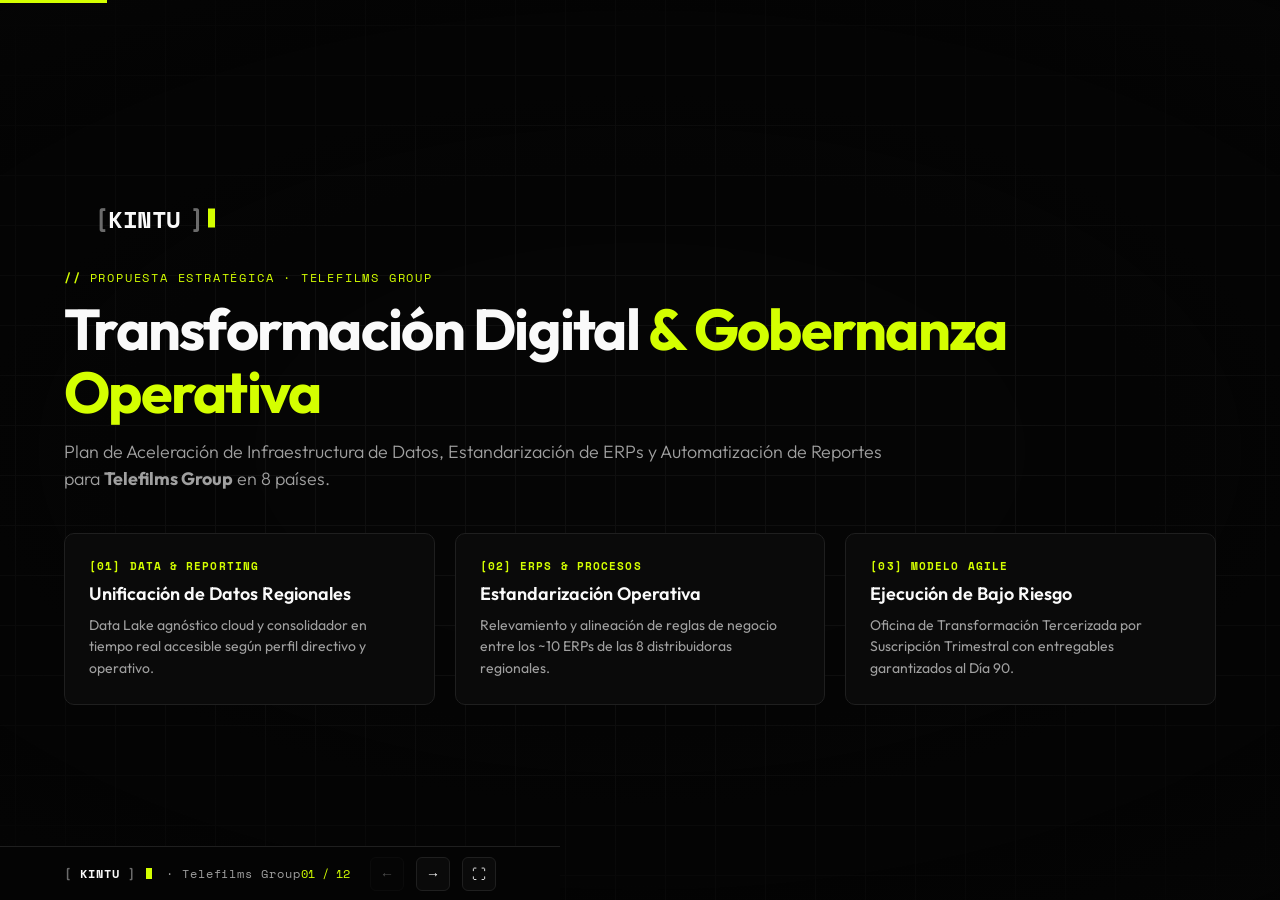
==== Kintu-telefilms/index.html @ 4337aaa2 "Add Kintu-telefilms TTO presentation" ====
<!DOCTYPE html>
<html lang="es">
<head>
<meta charset="UTF-8">
<meta name="viewport" content="width=device-width, initial-scale=1.0">
<title>Kintu Labs — Telefilms Group · Propuesta de Transformación Digital (TTO)</title>
<link rel="preconnect" href="https://fonts.googleapis.com">
<link rel="preconnect" href="https://fonts.gstatic.com" crossorigin>
<link href="https://fonts.googleapis.com/css2?family=Outfit:wght@300;400;500;600;700;800&family=Space+Mono:wght@400;700&display=swap" rel="stylesheet">
<style>
/* ═══════════════════════════════════════════════════
   DESIGN SYSTEM — KINTU LABORATORY (VOID & OPTICAL)
   ═══════════════════════════════════════════════════ */

:root {
  --void: #050505;
  --void-elevated: #0A0A0A;
  --void-surface: #111111;
  --void-border: #1F1F1F;
  --optical: #FAFAFA;
  --optical-muted: #A0A0A0;
  --optical-dim: #6B6B6B;
  --grid-line: #161616;
  --grid-line-bright: #252525;
  
  --accent: #D4FF00; /* Neon Lime */
  --accent-dim: rgba(212, 255, 0, 0.12);
  --accent-glow: rgba(212, 255, 0, 0.06);

  --accent-blue: #4A90E2;
  --accent-blue-dim: rgba(74, 144, 226, 0.12);
  --accent-emerald: #00E676;
  --accent-emerald-dim: rgba(0, 230, 118, 0.12);
  --accent-purple: #A060FF;
  --accent-purple-dim: rgba(160, 96, 255, 0.12);

  --font-display: 'Outfit', -apple-system, BlinkMacSystemFont, sans-serif;
  --font-mono: 'Space Mono', monospace;

  --slide-padding: clamp(24px, 5vw, 72px);
  --slide-padding-y: clamp(24px, 4vh, 56px);
}

*, *::before, *::after {
  margin: 0;
  padding: 0;
  box-sizing: border-box;
}

::selection {
  background: var(--accent);
  color: var(--void);
}

html, body {
  width: 100%;
  height: 100%;
  overflow: hidden;
  background: var(--void);
  color: var(--optical);
  font-family: var(--font-display);
  -webkit-font-smoothing: antialiased;
}

/* ═══════════════════════════════════════════════════
   DECK & SLIDE ENGINE
   ═══════════════════════════════════════════════════ */

.deck {
  width: 100%;
  height: 100%;
  position: relative;
  z-index: 1;
}

.slide {
  position: absolute;
  inset: 0;
  display: flex;
  flex-direction: column;
  justify-content: center;
  padding: var(--slide-padding-y) var(--slide-padding);
  opacity: 0;
  pointer-events: none;
  transition: opacity 0.45s cubic-bezier(0.22, 1, 0.36, 1);
  overflow-y: auto;
  overflow-x: hidden;
}

.slide.active {
  opacity: 1;
  pointer-events: all;
}

.slide.active .reveal {
  animation: revealUp 0.55s cubic-bezier(0.22, 1, 0.36, 1) both;
}

@keyframes revealUp {
  from {
    opacity: 0;
    transform: translateY(20px);
  }
  to {
    opacity: 1;
    transform: translateY(0);
  }
}

.reveal { opacity: 0; }
.reveal:nth-child(1) { animation-delay: 0.06s; }
.reveal:nth-child(2) { animation-delay: 0.12s; }
.reveal:nth-child(3) { animation-delay: 0.18s; }
.reveal:nth-child(4) { animation-delay: 0.24s; }
.reveal:nth-child(5) { animation-delay: 0.30s; }
.reveal:nth-child(6) { animation-delay: 0.36s; }
.reveal:nth-child(7) { animation-delay: 0.42s; }

/* ═══════════════════════════════════════════════════
   BACKGROUND GRID
   ═══════════════════════════════════════════════════ */

.tech-grid {
  position: fixed;
  inset: 0;
  z-index: 0;
  pointer-events: none;
  background-image:
    linear-gradient(to right, var(--grid-line) 1px, transparent 1px),
    linear-gradient(to bottom, var(--grid-line) 1px, transparent 1px);
  background-size: 50px 50px;
  background-position: center center;
  opacity: 0.65;
}

.tech-grid::after {
  content: '';
  position: absolute;
  inset: 0;
  background: radial-gradient(ellipse 85% 65% at 50% 50%, transparent 35%, var(--void) 100%);
}

/* ═══════════════════════════════════════════════════
   TYPOGRAPHY & TAGS
   ═══════════════════════════════════════════════════ */

.tag {
  font-family: var(--font-mono);
  font-size: clamp(10px, 1vw, 12px);
  letter-spacing: 0.15em;
  text-transform: uppercase;
  color: var(--accent);
  margin-bottom: 12px;
  display: flex;
  align-items: center;
  gap: 8px;
}

.tag::before {
  content: '//';
  font-weight: 700;
  color: var(--accent);
}

h1 {
  font-size: clamp(32px, 4.5vw, 64px);
  font-weight: 700;
  line-height: 1.08;
  letter-spacing: -0.03em;
  color: var(--optical);
  margin-bottom: 16px;
}

h2 {
  font-size: clamp(24px, 3vw, 42px);
  font-weight: 700;
  line-height: 1.12;
  letter-spacing: -0.025em;
  color: var(--optical);
  margin-bottom: 14px;
}

h1 .em, h2 .em, h3 .em {
  color: var(--accent);
}

.subtitle {
  font-size: clamp(15px, 1.4vw, 20px);
  color: var(--optical-muted);
  font-weight: 300;
  line-height: 1.5;
  max-width: 840px;
  margin-bottom: 24px;
}

/* ═══════════════════════════════════════════════════
   CARDS & GRIDS
   ═══════════════════════════════════════════════════ */

.grid-2 {
  display: grid;
  grid-template-columns: repeat(2, 1fr);
  gap: 20px;
  margin-top: 16px;
}

.grid-3 {
  display: grid;
  grid-template-columns: repeat(3, 1fr);
  gap: 20px;
  margin-top: 16px;
}

.grid-4 {
  display: grid;
  grid-template-columns: repeat(4, 1fr);
  gap: 16px;
  margin-top: 16px;
}

.card {
  background: var(--void-elevated);
  border: 1px solid var(--void-border);
  border-radius: 10px;
  padding: 24px;
  position: relative;
  overflow: hidden;
  transition: border-color 0.3s ease, transform 0.3s ease;
}

.card:hover {
  border-color: var(--grid-line-bright);
  transform: translateY(-2px);
}

.card-accent {
  border-color: rgba(212, 255, 0, 0.3);
  background: linear-gradient(145deg, var(--void-elevated), rgba(212, 255, 0, 0.03));
}

.card-header-badge {
  font-family: var(--font-mono);
  font-size: 11px;
  font-weight: 700;
  letter-spacing: 0.1em;
  color: var(--accent);
  margin-bottom: 8px;
  text-transform: uppercase;
}

.card-title {
  font-size: 18px;
  font-weight: 600;
  color: var(--optical);
  margin-bottom: 10px;
  display: flex;
  align-items: center;
  gap: 8px;
}

.card-body {
  font-size: 14px;
  color: var(--optical-muted);
  line-height: 1.55;
}

/* ═══════════════════════════════════════════════════
   TRIAD & TEAM BADGES
   ═══════════════════════════════════════════════════ */

.triad-badge {
  display: inline-flex;
  align-items: center;
  padding: 4px 10px;
  border-radius: 4px;
  font-family: var(--font-mono);
  font-size: 11px;
  font-weight: 700;
  letter-spacing: 0.08em;
  text-transform: uppercase;
  margin-bottom: 12px;
}

.badge-cerebro { background: var(--accent-purple-dim); color: #C490FF; border: 1px solid rgba(160, 96, 255, 0.3); }
.badge-alma { background: var(--accent-emerald-dim); color: #00E676; border: 1px solid rgba(0, 230, 118, 0.3); }
.badge-musculo { background: var(--accent-blue-dim); color: #64B5F6; border: 1px solid rgba(74, 144, 226, 0.3); }

/* ═══════════════════════════════════════════════════
   ROADMAP & TIMELINE STYLES
   ═══════════════════════════════════════════════════ */

.timeline {
  display: grid;
  grid-template-columns: repeat(3, 1fr);
  gap: 16px;
  margin-top: 20px;
}

.step-card {
  background: var(--void-surface);
  border: 1px solid var(--void-border);
  border-radius: 8px;
  padding: 20px;
  position: relative;
}

.step-num {
  font-family: var(--font-mono);
  font-size: 11px;
  color: var(--accent);
  margin-bottom: 8px;
  font-weight: 700;
  letter-spacing: 0.08em;
}

.step-title {
  font-size: 16px;
  font-weight: 600;
  color: var(--optical);
  margin-bottom: 8px;
}

.step-list {
  list-style: none;
  font-size: 13px;
  color: var(--optical-muted);
  line-height: 1.5;
}

.step-list li {
  margin-bottom: 6px;
  position: relative;
  padding-left: 14px;
}

.step-list li::before {
  content: '—';
  position: absolute;
  left: 0;
  color: var(--accent);
}

.gate-banner {
  background: linear-gradient(90deg, rgba(212,255,0,0.08) 0%, rgba(212,255,0,0.02) 100%);
  border: 1px dashed var(--accent);
  border-radius: 8px;
  padding: 16px 20px;
  margin-top: 16px;
  display: flex;
  align-items: center;
  justify-content: space-between;
}

.gate-title {
  font-size: 13px;
  font-weight: 700;
  color: var(--accent);
  font-family: var(--font-mono);
  letter-spacing: 0.08em;
}

.gate-desc {
  font-size: 13px;
  color: var(--optical-muted);
  line-height: 1.4;
}

/* ═══════════════════════════════════════════════════
   NAVIGATION BAR & BRANDING
   ═══════════════════════════════════════════════════ */

.nav-bar {
  position: fixed;
  bottom: 0;
  inset-x: 0;
  height: 54px;
  z-index: 100;
  background: rgba(5, 5, 5, 0.85);
  backdrop-filter: blur(12px);
  border-top: 1px solid var(--void-border);
  display: flex;
  align-items: center;
  justify-content: space-between;
  padding: 0 var(--slide-padding);
}

.nav-brand {
  font-family: var(--font-mono);
  font-size: 12px;
  letter-spacing: 0.08em;
  color: var(--optical-muted);
  display: flex;
  align-items: center;
  gap: 8px;
}

.brand-cursor {
  display: inline-block;
  width: 6px;
  height: 11px;
  background: var(--accent);
  margin-left: 2px;
  animation: blink 1.2s infinite;
}

@keyframes blink {
  0%, 100% { opacity: 1; }
  50% { opacity: 0.2; }
}

.nav-controls {
  display: flex;
  align-items: center;
  gap: 12px;
}

.nav-progress {
  font-family: var(--font-mono);
  font-size: 12px;
  color: var(--accent);
  margin-right: 8px;
}

.nav-btn {
  background: var(--void-elevated);
  border: 1px solid var(--void-border);
  color: var(--optical);
  width: 34px;
  height: 34px;
  border-radius: 6px;
  cursor: pointer;
  display: flex;
  align-items: center;
  justify-content: center;
  font-size: 14px;
  transition: all 0.2s ease;
}

.nav-btn:hover:not(:disabled) {
  background: var(--accent);
  color: var(--void);
  border-color: var(--accent);
}

.nav-btn:disabled {
  opacity: 0.3;
  cursor: not-allowed;
}

.progress-bar-top {
  position: fixed;
  top: 0;
  left: 0;
  height: 3px;
  background: var(--accent);
  width: 0%;
  z-index: 101;
  transition: width 0.3s ease;
}
</style>
</head>
<body>

<div class="progress-bar-top" id="progressBar"></div>
<div class="tech-grid"></div>

<div class="deck">

  <!-- ═══════════════════════════════════════════════════
       SLIDE 1: PORTADA EJECUTIVA CON LOGO KINTU OFICIAL
       ═══════════════════════════════════════════════════ -->
  <div class="slide active">
    <div class="reveal" style="margin-bottom: 20px;">
      <svg width="220" height="50" viewBox="0 0 350 100" fill="none" xmlns="http://www.w3.org/2000/svg">
        <g transform="translate(15, 65)" font-family="'Space Mono', monospace" font-weight="bold">
          <text fill="#6B6B6B" font-size="48" letter-spacing="-2">[</text>
          <text fill="#FAFAFA" font-size="48" x="28" letter-spacing="-1">KINTU</text>
          <text fill="#6B6B6B" font-size="48" x="192" letter-spacing="-2">]</text>
          <rect x="228" y="-38" width="14" height="38" fill="#D4FF00" />
        </g>
      </svg>
    </div>

    <div class="tag reveal">PROPUESTA ESTRATÉGICA · TELEFILMS GROUP</div>
    <h1 class="reveal">Transformación Digital <span class="em">& Gobernanza Operativa</span></h1>
    <p class="subtitle reveal">
      Plan de Aceleración de Infraestructura de Datos, Estandarización de ERPs y Automatización de Reportes para <strong>Telefilms Group</strong> en 8 países.
    </p>

    <div class="grid-3 reveal">
      <div class="card">
        <div class="card-header-badge">[01] DATA & REPORTING</div>
        <div class="card-title">Unificación de Datos Regionales</div>
        <div class="card-body">Data Lake agnóstico cloud y consolidador en tiempo real accesible según perfil directivo y operativo.</div>
      </div>
      <div class="card">
        <div class="card-header-badge">[02] ERPs & PROCESOS</div>
        <div class="card-title">Estandarización Operativa</div>
        <div class="card-body">Relevamiento y alineación de reglas de negocio entre los ~10 ERPs de las 8 distribuidoras regionales.</div>
      </div>
      <div class="card">
        <div class="card-header-badge">[03] MODELO AGILE</div>
        <div class="card-title">Ejecución de Bajo Riesgo</div>
        <div class="card-body">Oficina de Transformación Tercerizada por Suscripción Trimestral con entregables garantizados al Día 90.</div>
      </div>
    </div>
  </div>

  <!-- ═══════════════════════════════════════════════════
       SLIDE 2: DIAGNÓSTICO OPERATIVO & PAIN POINTS
       ═══════════════════════════════════════════════════ -->
  <div class="slide">
    <div class="tag reveal">DIAGNÓSTICO OPERATIVO · TELEFILMS GROUP</div>
    <h2 class="reveal">El Desafío Operativo: <span class="em">Crecimiento vs. Fragmentación</span></h2>
    <p class="subtitle reveal">
      Telefilms domina la industria del entretenimiento en la región, pero la gestión de información opera bajo islas heterogéneas de software y procesos manuales.
    </p>

    <div class="grid-2 reveal">
      <div class="card">
        <div class="card-header-badge">[01] FRICCIÓN EN DATOS & GESTIÓN FINANCIERA</div>
        <div class="card-title">Sistemas Desconectados & Reportes Manuales</div>
        <div class="card-body">
          <ul style="list-style: none; line-height: 1.8;">
            <li>— <strong>Fragmentación de Software:</strong> ~10 ERPs desconectados (SAP B1, Oppen, Softland, Memory, Panda, Sage).</li>
            <li>— <strong>Trabajo Manual Repetitivo:</strong> Horas semanales invertidas por equipos regionales consolidando datos en hojas de cálculo.</li>
            <li>— <strong>Ceguera en Taquilla de Distribución:</strong> Dificultad para conciliar en tiempo real los ingresos de salas recibidos por subdistribuidores y filiales.</li>
            <li>— <strong>Liquidación a Productores:</strong> Cálculos complejos de regalías por contrato que toman demasiado tiempo por falta de reglas unificadas.</li>
          </ul>
        </div>
      </div>

      <div class="card">
        <div class="card-header-badge">[02] FRICCIÓN CULTURAL & GOBERNANZA</div>
        <div class="card-title">Estandarización & Adopción de Equipos</div>
        <div class="card-body">
          <ul style="list-style: none; line-height: 1.8;">
            <li>— <strong>Hábitos Legacy:</strong> Equipos apoyados en planillas de cálculo paralelas por desconfianza en los reportes actuales.</li>
            <li>— <strong>Disparidad Operativa:</strong> Reglas de negocio dispares entre las 8 distribuidoras regionales.</li>
            <li>— <strong>Prevención de Riesgo Tecnológico:</strong> Necesidad de validar la arquitectura y los prototipos visuales antes de comprometer inversiones masivas en desarrollo.</li>
          </ul>
        </div>
      </div>
    </div>
  </div>

  <!-- ═══════════════════════════════════════════════════
       SLIDE 3: QUIÉNES SOMOS (CON LOGO OFICIAL KINTU)
       ═══════════════════════════════════════════════════ -->
  <div class="slide">
    <div style="display: flex; align-items: center; justify-content: space-between; margin-bottom: 8px;">
      <div class="tag reveal">EL PARTNER ESTRATÉGICO · KINTU LABS</div>
      <div class="reveal">
        <svg width="150" height="35" viewBox="0 0 350 100" fill="none" xmlns="http://www.w3.org/2000/svg">
          <g transform="translate(15, 65)" font-family="'Space Mono', monospace" font-weight="bold">
            <text fill="#6B6B6B" font-size="44" letter-spacing="-2">[</text>
            <text fill="#FAFAFA" font-size="44" x="28" letter-spacing="-1">KINTU</text>
            <text fill="#6B6B6B" font-size="44" x="192" letter-spacing="-2">]</text>
            <rect x="228" y="-35" width="14" height="35" fill="#D4FF00" />
          </g>
        </svg>
      </div>
    </div>

    <h2 class="reveal">Más que Proveedores de Software: <span class="em">Socios en Infraestructura</span></h2>
    <p class="subtitle reveal">
      En Kintu transformamos la manera en que las organizaciones regionales complejas toman decisiones, integrando visión estratégica de negocio, cultura y tecnología.
    </p>

    <div class="grid-3 reveal">
      <div class="card card-accent">
        <div class="card-header-badge">Enfoque de Negocio</div>
        <div class="card-title">Visión Co-Founder</div>
        <div class="card-body">
          Nos involucramos directamente en la rentabilidad y la eficiencia operativa de Telefilms. No vendemos horas de programación; garantizamos impacto tangible.
        </div>
      </div>

      <div class="card card-accent">
        <div class="card-header-badge">New Way of Work</div>
        <div class="card-title">Gobernanza & Cambio</div>
        <div class="card-body">
          Resolvemos el nudo donde fracasan el 70% de las iniciativas corporativas: en la resistencia cultural del equipo operativo y la falta de estandarización.
        </div>
      </div>

      <div class="card card-accent">
        <div class="card-header-badge">Compromiso de Autonomía</div>
        <div class="card-title">Retiro por Impacto</div>
        <div class="card-body">
          Instalamos la arquitectura y capacitamos a sus equipos para que operen con total autonomía. Nos retiramos cuando el retorno de inversión es medible.
        </div>
      </div>
    </div>
  </div>

  <!-- ═══════════════════════════════════════════════════
       SLIDE 4: EL PRODUCTO SOLUCIÓN (KINTU TTO)
       ═══════════════════════════════════════════════════ -->
  <div class="slide">
    <div class="tag reveal">EL VEHÍCULO DE EJECUCIÓN · PRODUCTO KINTU TTO</div>
    <h2 class="reveal">Transformation Task Force <span class="em">as a Service</span></h2>
    <p class="subtitle reveal">
      El vehículo comercial: una Célula de Transformación por Suscripción Trimestral que asume el 100% de la dirección y ejecución del proyecto sin sobrecargar su estructura.
    </p>

    <div class="grid-3 reveal">
      <div class="card">
        <div class="card-header-badge">Estructura Adaptativa</div>
        <div class="card-title">Equipo Dinámico (Squad)</div>
        <div class="card-body">
          Modulamos internamente la asignación de especialistas en ingeniería de datos, procesos, arquitectura y UX según el estadio del proyecto.
        </div>
      </div>

      <div class="card">
        <div class="card-header-badge">Valor Inmediato</div>
        <div class="card-title">Intervención "In-Flight" Directa</div>
        <div class="card-body">
          Optimización inmediata en directo de procesos y plantillas en las filiales durante el relevamiento, sin esperar a la finalización del software.
        </div>
      </div>

      <div class="card">
        <div class="card-header-badge">Bajo Riesgo</div>
        <div class="card-title">Decision Gate al Día 90</div>
        <div class="card-body">
          Sin compromisos a 18 meses a ciegas. Al finalizar el primer trimestre, Telefilms cuenta con los planos y prototipos completos para decidir el siguiente paso.
        </div>
      </div>
    </div>
  </div>

  <!-- ═══════════════════════════════════════════════════
       SLIDE 5: LA ARQUITECTURA DE LAS 3 CAPAS (CONCEPTUAL)
       ═══════════════════════════════════════════════════ -->
  <div class="slide">
    <div class="tag reveal">ARQUITECTURA DE VALOR · CEREBRO + ALMA + MÚSCULO</div>
    <h2 class="reveal">La Tríada Kintu: <span class="em">Estrategia, Adopción e Ingeniería</span></h2>
    <p class="subtitle reveal">
      La mayoría de los proyectos tecnológicos fracasan por aislar la tecnología de la estrategia y de las personas. Nuestra arquitectura resuelve las 3 dimensiones en simultáneo.
    </p>

    <div class="grid-3 reveal">
      <div class="card">
        <span class="triad-badge badge-cerebro">Capa Cerebro</span>
        <div class="card-title">Estrategia & Procesos</div>
        <div class="card-body">
          Dirección estratégica de arquitectura empresarial, evaluación del ecosistema de ERPs y estandarización regional de reglas de negocio para asegurar que cada desarrollo responda directamente a objetivos de rentabilidad.
        </div>
      </div>

      <div class="card">
        <span class="triad-badge badge-alma">Capa Alma</span>
        <div class="card-title">Adopción & Cambio Cultural</div>
        <div class="card-body">
          Facilitación con líderes regionales, gestión del cambio organizacional y alineación del trabajo operativo hacia una Única Fuente de Verdad, acompañando la transición hacia sistemas unificados.
        </div>
      </div>

      <div class="card">
        <span class="triad-badge badge-musculo">Capa Músculo</span>
        <div class="card-title">Ingeniería & Software</div>
        <div class="card-body">
          Construcción de pipelines de datos, integración técnica entre sistemas, prototipado interactivo de experiencia de usuario (UX) e implementación de productos digitales escalables y seguros.
        </div>
      </div>
    </div>
  </div>

  <!-- ═══════════════════════════════════════════════════
       SLIDE 6: GOBERNANZA & VALOR DE NEGOCIO
       ═══════════════════════════════════════════════════ -->
  <div class="slide">
    <div class="tag reveal">METODOLOGÍA OPERATIVA · GOBERNANZA POR RESULTADOS</div>
    <h2 class="reveal">Sprints de Enfoque <span class="em">& Resultados Cuantificables</span></h2>
    <p class="subtitle reveal">
      Alineamos la ejecución técnica con las prioridades reales del negocio, estableciendo metas claras y medibles junto a los líderes de Telefilms.
    </p>

    <div class="grid-2 reveal">
      <div class="card">
        <div class="card-header-badge">[01] ALINEACIÓN CONTINUA</div>
        <div class="card-title">Sprints de Enfoque con Stakeholders</div>
        <div class="card-body">
          El Director de Transformación Digital de Kintu facilita sesiones periódicas de alineación junto a los <strong>Stakeholders del proyecto</strong>. 
          En ellas co-definimos el rumbo de cada ciclo. Si una prioridad exige virar la atención de tecnología a procesos, el Sprint pivota dinámicamente sin trámites ni fricción contractual.
        </div>
      </div>

      <div class="card">
        <div class="card-header-badge">[02] VALOR DE NEGOCIO</div>
        <div class="card-title">Co-Definición de KPIs, Hipótesis & ROI</div>
        <div class="card-body">
          Antes de iniciar cada desarrollo, acordamos en conjunto los <strong>KPIs a impactar, las hipótesis de cambio operativo y el retorno esperado</strong>. 
          Evaluamos los resultados según la automatización de la taquilla regional, la velocidad de liquidación y la confiabilidad de los reportes, garantizando valor real en cada entrega.
        </div>
      </div>
    </div>
  </div>

  <!-- ═══════════════════════════════════════════════════
       SLIDE 7: DIFERENCIACIÓN COMPETITIVA
       ═══════════════════════════════════════════════════ -->
  <div class="slide">
    <div class="tag reveal">POSICIONAMIENTO ÚNICO · POR QUÉ KINTU</div>
    <h2 class="reveal">Un Enfoque Diseñado <span class="em">para Desbloquear Complejidad</span></h2>
    <p class="subtitle reveal">
      Superamos las limitaciones de las consultoras tradicionales (que entregan diagnósticos en PDF sin código) y de las Software Factories (que programan a ciegas sin entender el negocio).
    </p>

    <div class="grid-3 reveal">
      <div class="card">
        <div class="card-header-badge">[01] ENTREGABLES ACTIVOS</div>
        <div class="card-title">Código & Prototipos Navegables</div>
        <div class="card-body">
          No nos limitamos a diagnósticos teóricos. Entregamos prototipos navegables interactivos que permiten a la dirección visualizar la solución funcional antes de desarrollar, junto a la arquitectura de datos y el código fuente.
        </div>
      </div>

      <div class="card">
        <div class="card-header-badge">[02] ADOPCIÓN OPERATIVA</div>
        <div class="card-title">Tecnología Alineada a Procesos</div>
        <div class="card-body">
          No construimos software sobre procesos desordenados. Intervenimos en la cultura operacional y la estandarización de reglas de negocio para asegurar que el sistema se adopte naturally.
        </div>
      </div>

      <div class="card">
        <div class="card-header-badge">[03] AGILIDAD SIN FRICCIÓN</div>
        <div class="card-title">Gestión Evolutiva de Alcance</div>
        <div class="card-body">
          Los cambios de prioridad no representan frenos contractuales ni adicionales costosos. Se gestionan de forma continua dentro del backlog trimestral de la suscripción.
        </div>
      </div>
    </div>
  </div>

  <!-- ═══════════════════════════════════════════════════
       SLIDE 8: ROADMAP DE TRANSFORMACIÓN
       ═══════════════════════════════════════════════════ -->
  <div class="slide">
    <div class="tag reveal">ROADMAP DE TRANSFORMACIÓN · TRIMESTRE 1 & FASE 2</div>
    <h2 class="reveal">Roadmap de Ejecución <span class="em">& Entregables al Día 90</span></h2>

    <div class="timeline reveal">
      <div class="step-card">
        <div class="step-num">MES 1 & 2 • TRACK DATA & REPORTING</div>
        <div class="step-title">Blueprint & Prototipado</div>
        <p style="font-size: 11px; color: var(--accent); margin-bottom: 10px; font-family: var(--font-mono);">Discovery Metodológico: 50 Entrevistas</p>
        <ul class="step-list">
          <li>Blueprint de Data Lake agnóstico Cloud (TO-BE).</li>
          <li>Backlog de Reportes Priorizados.</li>
          <li>Prototipos Navegables del Consolidador en Tiempo Real según perfil.</li>
          <li>Indicadores de Éxito del Proyecto (KPIs & ROI).</li>
          <li>Evaluación Financiera de infraestructura y Tokens IA.</li>
        </ul>
      </div>

      <div class="step-card">
        <div class="step-num">MES 3 • TRACK ERPs & PROCESOS</div>
        <div class="step-title">Inicio de Assessment & Diagnóstico</div>
        <p style="font-size: 11px; color: var(--accent); margin-bottom: 10px; font-family: var(--font-mono);">Lanzamiento de relevamiento regional (20 entrevistas)</p>
        <ul class="step-list">
          <li>Inicio del Assessment del ecosistema de ERPs (SAP B1, Oppen, Softland, Memory).</li>
          <li>Intervención "In-Flight" en directo sobre planillas y flujos simples.</li>
          <li>Mapeo de procesos y Backlog inicial de mejoras.</li>
          <li>Dimensionamiento previo para definir la profundidad del Roadmap en Fase 2.</li>
        </ul>
      </div>

      <div class="step-card">
        <div class="step-num">FASE 2 (MESES 4 A 12 - TENTATIVO)</div>
        <div class="step-title">Construcción & Assessment ERP Continuo</div>
        <p style="font-size: 11px; color: var(--accent); margin-bottom: 10px; font-family: var(--font-mono);">Ejecución iterativa por suscripción TTO</p>
        <ul class="step-list">
          <li><strong>Trimestre 2:</strong> Data Lake & Consolidador Taquilla en Prod + Continuidad Assessment ERP por áreas.</li>
          <li><strong>Trimestre 3:</strong> Bot IA Conversacional + Re-ingeniería profunda de procesos ERPs.</li>
          <li><strong>Trimestre 4:</strong> Estandarización total, Medición ROI & Handover.</li>
        </ul>
      </div>
    </div>

    <div class="gate-banner reveal">
      <div>
        <div class="gate-title">PUERTA DE DECISIÓN AL DÍA 90 (DECISION GATE)</div>
        <div class="gate-desc">Al día 90, con el Blueprint, los Prototipos Navegables y el dimensionamiento inicial del ERP en mano, Telefilms decide: Opción A (Continuar suscripción TTO para construir iterativamente y profundizar ERPs) u Opción B (Cotizar construcción a Precio Cerrado sobre el Blueprint).</div>
      </div>
    </div>
  </div>

  <!-- ═══════════════════════════════════════════════════
       SLIDE 9: EQUIPO ASIGNADO
       ═══════════════════════════════════════════════════ -->
  <div class="slide">
    <div class="tag reveal">RECURSOS HUMANOS · CÉLULA TTO</div>
    <h2 class="reveal">Estructura de la Célula <span class="em">de Transformación</span></h2>
    <p class="subtitle reveal">
      Un equipo multidisciplinario senior que cubre estrategia, gestión de producto, cambio organizacional e ingeniería de datos.
    </p>

    <div class="grid-3 reveal">
      <div class="card">
        <span class="triad-badge badge-cerebro">Capa Cerebro</span>
        <div class="card-title">Director de Transformación</div>
        <div class="card-body">
          <strong>Dirección Digital (30% PT)</strong><br>
          Dirección estratégica del proyecto, alineación con la junta directiva y gobernanza de innovación.
        </div>
      </div>

      <div class="card">
        <span class="triad-badge badge-cerebro">Capa Cerebro</span>
        <div class="card-title">Product Manager</div>
        <div class="card-body">
          <strong>Gestión de Producto (40% PT)</strong><br>
          Priorización del backlog, gestión de requerimientos, definición de Sprints y alineación continua con Stakeholders.
        </div>
      </div>

      <div class="card">
        <span class="triad-badge badge-alma">Capa Alma</span>
        <div class="card-title">Consultor de Procesos & Agile Coach</div>
        <div class="card-body">
          <strong>Procesos & Cambio (50% PT)</strong><br>
          Re-ingeniería de procesos ERPs, agilidad organizacional y liderazgo ejecutivo de la gestión del cambio cultural.
        </div>
      </div>
    </div>

    <div class="grid-2 reveal" style="margin-top: 16px;">
      <div class="card">
        <span class="triad-badge badge-musculo">Capa Músculo</span>
        <div class="card-title">Senior Data Engineer</div>
        <div class="card-body">
          <strong>Ingeniería de Datos (100% FT)</strong><br>
          Diseño del Blueprint de Data Lake agnóstico Cloud, conectores ERPs y pipelines ETL.
        </div>
      </div>

      <div class="card">
        <span class="triad-badge badge-musculo">Capa Músculo</span>
        <div class="card-title">Tech Lead & Designer</div>
        <div class="card-body">
          <strong>Arquitectura & UX/UI (50% PT)</strong><br>
          Arquitectura Cloud agnóstica (35% PT) y prototipado interactivo navegable (25% PT).
        </div>
      </div>
    </div>
  </div>

  <!-- ═══════════════════════════════════════════════════
       SLIDE 10: INVERSIÓN COMERCIAL & LOGO DESTACADO
       ═══════════════════════════════════════════════════ -->
  <div class="slide">
    <div style="display: flex; align-items: center; justify-content: space-between; margin-bottom: 8px;">
      <div class="tag reveal">CONDICIONES COMERCIALES · INVERSIÓN</div>
      <div class="reveal">
        <svg width="150" height="35" viewBox="0 0 350 100" fill="none" xmlns="http://www.w3.org/2000/svg">
          <g transform="translate(15, 65)" font-family="'Space Mono', monospace" font-weight="bold">
            <text fill="#6B6B6B" font-size="44" letter-spacing="-2">[</text>
            <text fill="#FAFAFA" font-size="44" x="28" letter-spacing="-1">KINTU</text>
            <text fill="#6B6B6B" font-size="44" x="192" letter-spacing="-2">]</text>
            <rect x="228" y="-35" width="14" height="35" fill="#D4FF00" />
          </g>
        </svg>
      </div>
    </div>

    <h2 class="reveal">Esquema de Inversión <span class="em">& Garantías Corporativas</span></h2>

    <div class="grid-2 reveal">
      <div class="card card-accent">
        <div class="card-header-badge">Suscripción Célula TTO</div>
        <div class="card-title" style="font-size: 24px; color: var(--accent);">USD 28.000 + IVA / mes</div>
        <div class="card-body" style="font-size: 15px; margin-top: 12px;">
          Contratación por Periodos Trimestrales.
          <br><br>
          <strong>Inversión Fase 1 Completa (Meses 1 a 3):</strong><br>
          <span style="font-size: 20px; font-weight: 700; color: var(--optical);">USD 84.000 + IVA Total</span>
        </div>
      </div>

      <div class="card">
        <div class="card-header-badge">Garantías del Servicio</div>
        <div class="card-body">
          <ul style="list-style: none; line-height: 1.7; font-size: 13px;">
            <li>— <strong>Propiedad Intelectual 100%:</strong> Todo código, arquitectura y prototipos navegables son propiedad exclusiva de Telefilms desde el día 1.</li>
            <li>— <strong>Soporte Productivo Incluido:</strong> Mantenimiento correctivo durante la vigencia de la suscripción.</li>
            <li>— <strong>Off-Ramp Flexible:</strong> Opción de migrar a un plan de <em>Soporte & Evolutivo Light (Bolsa Ondemand)</em> si se pausa la suscripción.</li>
            <li>— <strong>Cero Timesheets:</strong> Evaluación fundada en Demos Bisemanales y métricas de ROI.</li>
          </ul>
        </div>
      </div>
    </div>
  </div>

  <!-- ═══════════════════════════════════════════════════
       SLIDE 11: PRÓXIMOS PASOS
       ═══════════════════════════════════════════════════ -->
  <div class="slide">
    <div class="tag reveal">PLAN DE INICIO · SIGUIENTES PASOS</div>
    <h2 class="reveal">Plan de Arranque <span class="em">para el Inicio de Operaciones</span></h2>
    <p class="subtitle reveal">
      Un proceso ágil de 4 pasos para comenzar la transformación sin fricción.
    </p>

    <div class="grid-4 reveal">
      <div class="card">
        <div class="step-num">PASO 01</div>
        <div class="card-title">Alineación Directiva</div>
        <div class="card-body">Sesión metodológica final con la Dirección General de Telefilms.</div>
      </div>

      <div class="card">
        <div class="step-num">PASO 02</div>
        <div class="card-title">Acuerdo TTO</div>
        <div class="card-body">Firma del compromiso comercial para el Trimestre 1.</div>
      </div>

      <div class="card">
        <div class="step-num">PASO 03</div>
        <div class="card-title">Kick-Off Regional</div>
        <div class="card-body">Presentación de la Célula TTO a los líderes en los 8 países.</div>
      </div>

      <div class="card">
        <div class="step-num">PASO 04</div>
        <div class="card-title">Inicio del Discovery</div>
        <div class="card-body">Relevamiento técnico, mapa de datos y entrevistas operativas iniciales.</div>
      </div>
    </div>
  </div>

  <!-- ═══════════════════════════════════════════════════
       SLIDE 12: SLIDE DE CIERRE EJECUTIVO CON BRANDING KINTU
       ═══════════════════════════════════════════════════ -->
  <div class="slide">
    <div class="reveal" style="margin-bottom: 16px;">
      <svg width="220" height="50" viewBox="0 0 350 100" fill="none" xmlns="http://www.w3.org/2000/svg">
        <g transform="translate(15, 65)" font-family="'Space Mono', monospace" font-weight="bold">
          <text fill="#6B6B6B" font-size="48" letter-spacing="-2">[</text>
          <text fill="#FAFAFA" font-size="48" x="28" letter-spacing="-1">KINTU</text>
          <text fill="#6B6B6B" font-size="48" x="192" letter-spacing="-2">]</text>
          <rect x="228" y="-38" width="14" height="38" fill="#D4FF00" />
        </g>
      </svg>
    </div>

    <div class="tag reveal">ESTRATEGIA & INFRAESTRUCTURA DE DATOS</div>
    <h1 class="reveal">Transformemos la Operación <span class="em">de Telefilms Group</span></h1>
    <p class="subtitle reveal">
      Construyamos juntos la infraestructura de datos y procesos que sostendrá el liderazgo de Telefilms en la región durante los próximos años.
    </p>

    <div class="grid-2 reveal" style="margin-top: 20px;">
      <div class="card card-accent" style="padding: 28px;">
        <div class="card-header-badge">COMPROMISO DE VALOR</div>
        <div class="card-title" style="font-size: 20px;">Gobernanza Digital Sin Riesgo</div>
        <div class="card-body" style="font-size: 14px; margin-top: 10px; line-height: 1.6;">
          Días 90 con entregables tangibles, prototipos navegables y arquitectura funcional. Evaluamos resultados reales desde el primer Sprint.
        </div>
      </div>

      <div class="card" style="padding: 28px; display: flex; flex-direction: column; justify-content: center; border-color: rgba(212, 255, 0, 0.3);">
        <div class="card-header-badge" style="color: var(--accent);">DECISIÓN DE VALOR</div>
        <div class="card-title" style="font-size: 18px; line-height: 1.35; color: var(--optical);">
          Si este es el modelo de aceleración y bajo riesgo que Telefilms necesita para unificar sus datos y procesos, ¿qué punto necesitamos definir hoy para dar el primer paso?
        </div>
        <div class="card-body" style="font-size: 13px; margin-top: 12px; color: var(--optical-muted); line-height: 1.5;">
          Estamos listos para coordinar la alineación directiva y desplegar el Discovery regional de inmediato.
        </div>
      </div>
    </div>
  </div>

</div>

<div class="nav-bar">
  <span class="nav-brand">
    <span style="color: var(--optical-dim); font-weight: 700;">[</span>
    <span style="color: var(--optical); font-weight: 700;">KINTU</span>
    <span style="color: var(--optical-dim); font-weight: 700;">]</span>
    <span class="brand-cursor"></span>
    <span style="margin-left: 6px; color: var(--optical-muted);">· Telefilms Group</span>
  </span>
  <div class="nav-controls">
    <span class="nav-progress" id="navProgress">01 / 12</span>
    <button class="nav-btn" id="btnPrev" aria-label="Slide anterior" disabled>←</button>
    <button class="nav-btn" id="btnNext" aria-label="Siguiente slide">→</button>
    <button class="nav-btn" id="btnFs" aria-label="Pantalla completa">⛶</button>
  </div>
</div>

<script>
(function() {
  const slides = document.querySelectorAll('.slide');
  const total = slides.length;
  let current = 0;

  const progressBar = document.getElementById('progressBar');
  const navProgress = document.getElementById('navProgress');
  const btnPrev = document.getElementById('btnPrev');
  const btnNext = document.getElementById('btnNext');
  const btnFs = document.getElementById('btnFs');

  function pad(n) { return String(n).padStart(2, '0'); }

  function goTo(index) {
    if (index < 0 || index >= total) return;
    slides[current].classList.remove('active');
    slides[index].querySelectorAll('.reveal').forEach(el => {
      el.style.animation = 'none';
      el.offsetHeight;
      el.style.animation = '';
    });
    slides[index].classList.add('active');
    current = index;
    updateUI();
  }

  function updateUI() {
    navProgress.textContent = pad(current + 1) + ' / ' + pad(total);
    btnPrev.disabled = current === 0;
    btnNext.disabled = current === total - 1;
    progressBar.style.width = ((current + 1) / total * 100) + '%';
  }

  function next() { goTo(current + 1); }
  function prev() { goTo(current - 1); }

  document.addEventListener('keydown', function(e) {
    if (e.key === 'ArrowRight' || e.key === 'ArrowDown' || e.key === ' ') {
      e.preventDefault();
      next();
    }
    if (e.key === 'ArrowLeft' || e.key === 'ArrowUp') {
      e.preventDefault();
      prev();
    }
    if (e.key === 'Home') { e.preventDefault(); goTo(0); }
    if (e.key === 'End') { e.preventDefault(); goTo(total - 1); }
    if (e.key === 'f' || e.key === 'F') { toggleFullscreen(); }
  });

  btnPrev.addEventListener('click', prev);
  btnNext.addEventListener('click', next);

  let touchStartX = 0;
  document.addEventListener('touchstart', function(e) {
    touchStartX = e.changedTouches[0].screenX;
  }, { passive: true });
  document.addEventListener('touchend', function(e) {
    const diff = touchStartX - e.changedTouches[0].screenX;
    if (Math.abs(diff) > 50) {
      diff > 0 ? next() : prev();
    }
  }, { passive: true });

  function toggleFullscreen() {
    if (!document.fullscreenElement) {
      document.documentElement.requestFullscreen().catch(() => {});
    } else {
      document.exitFullscreen().catch(() => {});
    }
  }
  btnFs.addEventListener('click', toggleFullscreen);

  updateUI();
})();
</script>
</body>
</html>
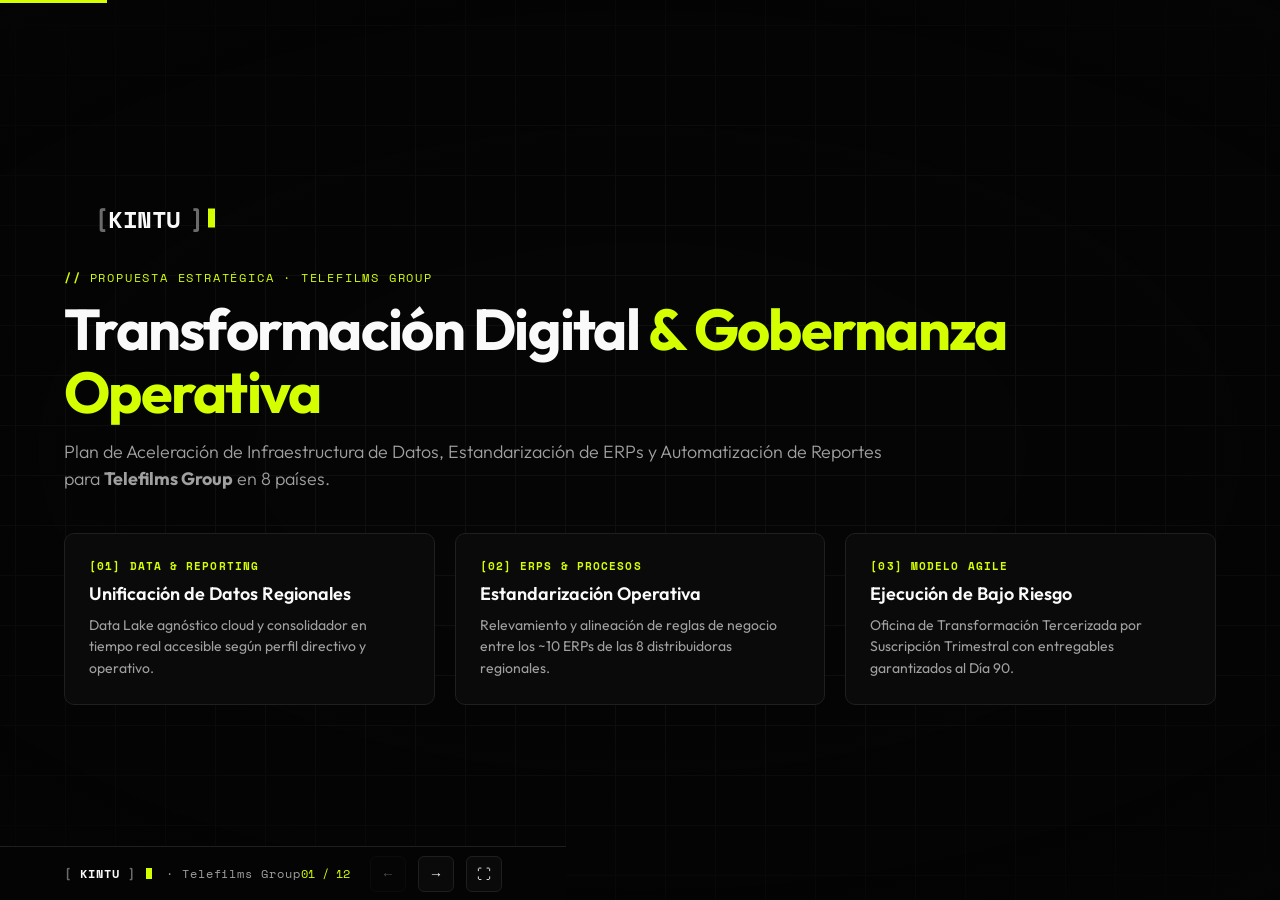
==== commit d8f33960: "Optimize mobile presentation UI and layout" ====
--- a/Kintu-telefilms/index.html
+++ b/Kintu-telefilms/index.html
@@ -85,6 +85,7 @@
   transition: opacity 0.45s cubic-bezier(0.22, 1, 0.36, 1);
   overflow-y: auto;
   overflow-x: hidden;
+  -webkit-overflow-scrolling: touch;
 }
 
 .slide.active {
@@ -163,7 +164,7 @@
 }
 
 h1 {
-  font-size: clamp(32px, 4.5vw, 64px);
+  font-size: clamp(28px, 4.5vw, 64px);
   font-weight: 700;
   line-height: 1.08;
   letter-spacing: -0.03em;
@@ -172,7 +173,7 @@
 }
 
 h2 {
-  font-size: clamp(24px, 3vw, 42px);
+  font-size: clamp(22px, 3vw, 42px);
   font-weight: 700;
   line-height: 1.12;
   letter-spacing: -0.025em;
@@ -185,7 +186,7 @@
 }
 
 .subtitle {
-  font-size: clamp(15px, 1.4vw, 20px);
+  font-size: clamp(14px, 1.4vw, 20px);
   color: var(--optical-muted);
   font-weight: 300;
   line-height: 1.5;
@@ -375,8 +376,9 @@
   inset-x: 0;
   height: 54px;
   z-index: 100;
-  background: rgba(5, 5, 5, 0.85);
-  backdrop-filter: blur(12px);
+  background: rgba(5, 5, 5, 0.88);
+  backdrop-filter: blur(14px);
+  -webkit-backdrop-filter: blur(14px);
   border-top: 1px solid var(--void-border);
   display: flex;
   align-items: center;
@@ -425,8 +427,8 @@
   background: var(--void-elevated);
   border: 1px solid var(--void-border);
   color: var(--optical);
-  width: 34px;
-  height: 34px;
+  width: 36px;
+  height: 36px;
   border-radius: 6px;
   cursor: pointer;
   display: flex;
@@ -456,6 +458,75 @@
   width: 0%;
   z-index: 101;
   transition: width 0.3s ease;
+}
+
+/* ═══════════════════════════════════════════════════
+   RESPONSIVE DESIGN (MOBILE & TABLET OPTIMIZATION)
+   ═══════════════════════════════════════════════════ */
+
+@media (max-width: 992px) {
+  :root {
+    --slide-padding: clamp(16px, 4vw, 36px);
+    --slide-padding-y: clamp(20px, 3vh, 40px);
+  }
+
+  .grid-4 { grid-template-columns: repeat(2, 1fr); gap: 14px; }
+  .grid-3 { grid-template-columns: repeat(2, 1fr); gap: 14px; }
+  .grid-2 { grid-template-columns: repeat(2, 1fr); gap: 14px; }
+  .timeline { grid-template-columns: repeat(2, 1fr); gap: 14px; }
+}
+
+@media (max-width: 640px) {
+  :root {
+    --slide-padding: 16px;
+    --slide-padding-y: 20px;
+  }
+
+  .slide {
+    padding-bottom: 84px; /* Otorga espacio para que la barra de navegación no solape las cards */
+    justify-content: flex-start; /* Permite scroll vertical fluido si el contenido sobrepasa la pantalla */
+    padding-top: 24px;
+  }
+
+  h1 { font-size: clamp(24px, 6.5vw, 34px); margin-bottom: 12px; }
+  h2 { font-size: clamp(20px, 5.5vw, 26px); margin-bottom: 10px; }
+  .subtitle { font-size: 14px; line-height: 1.45; margin-bottom: 16px; }
+
+  .grid-4, .grid-3, .grid-2, .timeline {
+    grid-template-columns: 1fr;
+    gap: 12px;
+    margin-top: 12px;
+  }
+
+  .card {
+    padding: 16px;
+    border-radius: 8px;
+  }
+
+  .card-title { font-size: 16px; }
+  .card-body { font-size: 13px; line-height: 1.5; }
+
+  .gate-banner {
+    flex-direction: column;
+    align-items: flex-start;
+    gap: 8px;
+    padding: 14px;
+  }
+
+  .nav-bar {
+    height: 56px;
+    padding: 0 16px;
+  }
+
+  .nav-brand {
+    font-size: 11px;
+  }
+
+  .nav-btn {
+    width: 38px;
+    height: 38px;
+    font-size: 16px;
+  }
 }
 </style>
 </head>
@@ -722,7 +793,7 @@
         <div class="card-header-badge">[02] ADOPCIÓN OPERATIVA</div>
         <div class="card-title">Tecnología Alineada a Procesos</div>
         <div class="card-body">
-          No construimos software sobre procesos desordenados. Intervenimos en la cultura operacional y la estandarización de reglas de negocio para asegurar que el sistema se adopte naturally.
+          No construimos software sobre procesos desordenados. Intervenimos en la cultura operacional y la estandarización de reglas de negocio para asegurar que el sistema se adopte naturalmente.
         </div>
       </div>
 
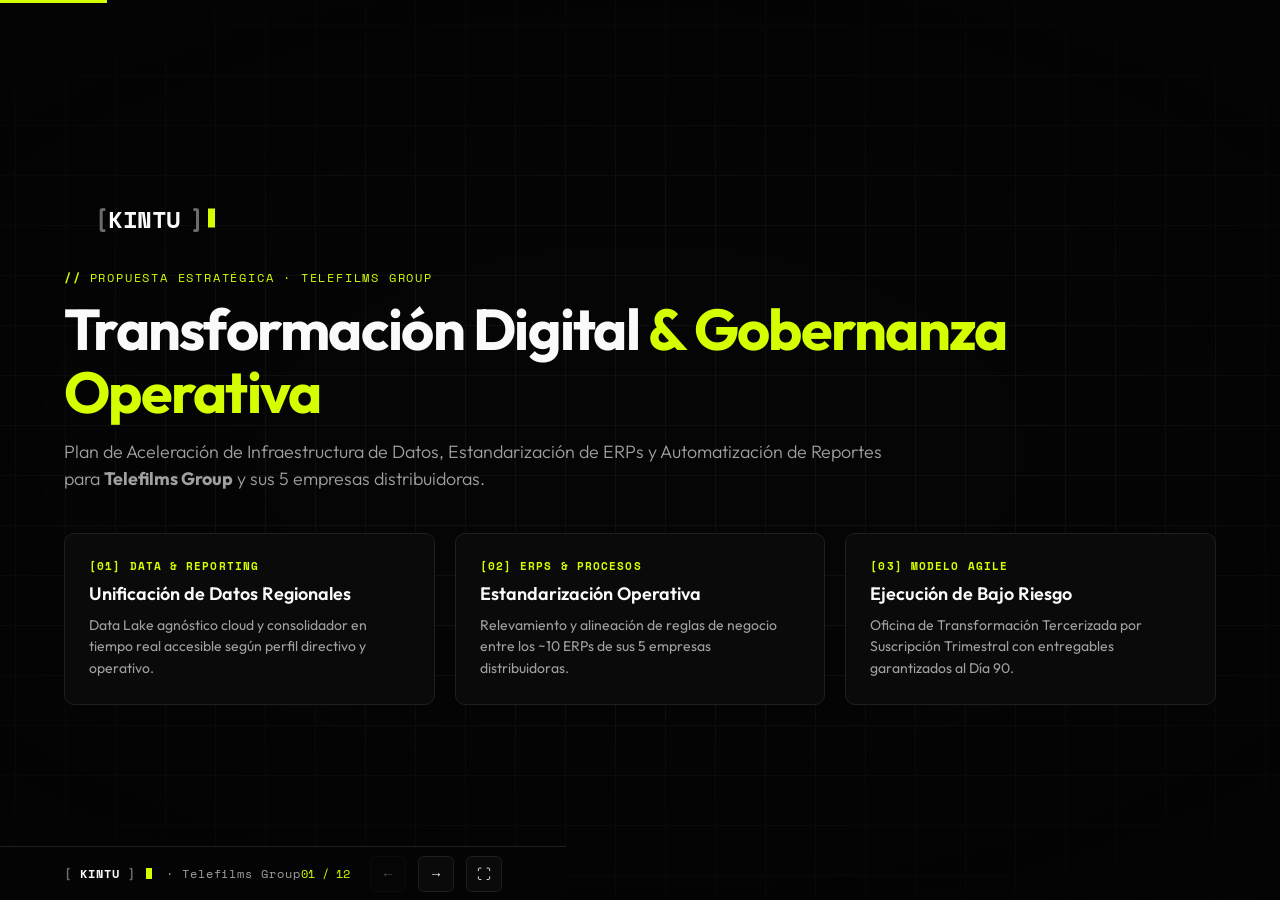
==== commit 85d36bfe: "Update scope: 5 distribuidoras instead of 8 countries" ====
--- a/Kintu-telefilms/index.html
+++ b/Kintu-telefilms/index.html
@@ -555,7 +555,7 @@
     <div class="tag reveal">PROPUESTA ESTRATÉGICA · TELEFILMS GROUP</div>
     <h1 class="reveal">Transformación Digital <span class="em">& Gobernanza Operativa</span></h1>
     <p class="subtitle reveal">
-      Plan de Aceleración de Infraestructura de Datos, Estandarización de ERPs y Automatización de Reportes para <strong>Telefilms Group</strong> en 8 países.
+      Plan de Aceleración de Infraestructura de Datos, Estandarización de ERPs y Automatización de Reportes para <strong>Telefilms Group</strong> y sus 5 empresas distribuidoras.
     </p>
 
     <div class="grid-3 reveal">
@@ -567,7 +567,7 @@
       <div class="card">
         <div class="card-header-badge">[02] ERPs & PROCESOS</div>
         <div class="card-title">Estandarización Operativa</div>
-        <div class="card-body">Relevamiento y alineación de reglas de negocio entre los ~10 ERPs de las 8 distribuidoras regionales.</div>
+        <div class="card-body">Relevamiento y alineación de reglas de negocio entre los ~10 ERPs de sus 5 empresas distribuidoras.</div>
       </div>
       <div class="card">
         <div class="card-header-badge">[03] MODELO AGILE</div>
@@ -607,7 +607,7 @@
         <div class="card-body">
           <ul style="list-style: none; line-height: 1.8;">
             <li>— <strong>Hábitos Legacy:</strong> Equipos apoyados en planillas de cálculo paralelas por desconfianza en los reportes actuales.</li>
-            <li>— <strong>Disparidad Operativa:</strong> Reglas de negocio dispares entre las 8 distribuidoras regionales.</li>
+            <li>— <strong>Disparidad Operativa:</strong> Reglas de negocio dispares entre las 5 empresas distribuidoras.</li>
             <li>— <strong>Prevención de Riesgo Tecnológico:</strong> Necesidad de validar la arquitectura y los prototipos visuales antes de comprometer inversiones masivas en desarrollo.</li>
           </ul>
         </div>
@@ -992,7 +992,7 @@
       <div class="card">
         <div class="step-num">PASO 03</div>
         <div class="card-title">Kick-Off Regional</div>
-        <div class="card-body">Presentación de la Célula TTO a los líderes en los 8 países.</div>
+        <div class="card-body">Presentación de la Célula TTO a los líderes de las 5 empresas distribuidoras.</div>
       </div>
 
       <div class="card">
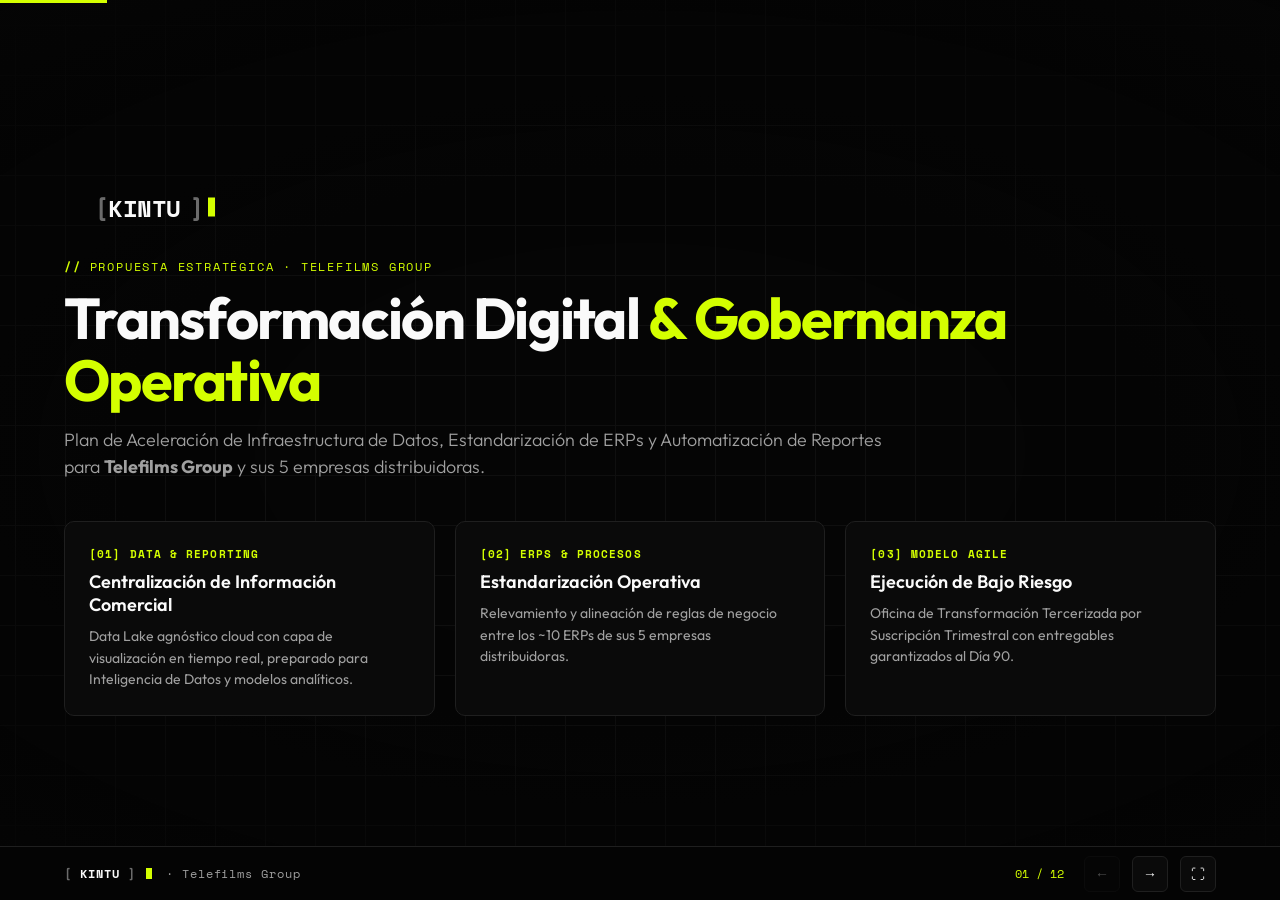
==== commit 1648ea0c: "Incorporate AI acceleration opportunity in diagnosis, correct defect quality clause for subscription" ====
--- a/Kintu-telefilms/index.html
+++ b/Kintu-telefilms/index.html
@@ -3,7 +3,7 @@
 <head>
 <meta charset="UTF-8">
 <meta name="viewport" content="width=device-width, initial-scale=1.0">
-<title>Kintu Labs — Telefilms Group · Propuesta de Transformación Digital (TTO)</title>
+<title>Kintu Labs — Telefilms Group · Propuesta Comercial & Estratégica (TTO)</title>
 <link rel="preconnect" href="https://fonts.googleapis.com">
 <link rel="preconnect" href="https://fonts.gstatic.com" crossorigin>
 <link href="https://fonts.googleapis.com/css2?family=Outfit:wght@300;400;500;600;700;800&family=Space+Mono:wght@400;700&display=swap" rel="stylesheet">
@@ -33,6 +33,10 @@
   --accent-emerald-dim: rgba(0, 230, 118, 0.12);
   --accent-purple: #A060FF;
   --accent-purple-dim: rgba(160, 96, 255, 0.12);
+  --accent-amber: #FFB300;
+  --accent-amber-dim: rgba(255, 179, 0, 0.12);
+  --accent-rose: #FF5252;
+  --accent-rose-dim: rgba(255, 82, 82, 0.12);
 
   --font-display: 'Outfit', -apple-system, BlinkMacSystemFont, sans-serif;
   --font-mono: 'Space Mono', monospace;
@@ -61,6 +65,23 @@
   font-family: var(--font-display);
   -webkit-font-smoothing: antialiased;
 }
+
+/* ═══════════════════════════════════════════════════
+   MODE: DOCUMENT SCROLL (toggled via .mode-document)
+   ═══════════════════════════════════════════════════ */
+
+html.mode-document,
+html.mode-document body {
+  overflow-y: auto;
+  overflow-x: hidden;
+  height: auto;
+}
+
+html.mode-document .deck { display: none; }
+html.mode-document .nav-bar { display: none; }
+html.mode-document .progress-bar-top { display: none; }
+html.mode-document #proposalDocument { display: block; }
+html.mode-document .tech-grid { opacity: 0.3; }
 
 /* ═══════════════════════════════════════════════════
    DECK & SLIDE ENGINE
@@ -132,6 +153,7 @@
   background-size: 50px 50px;
   background-position: center center;
   opacity: 0.65;
+  transition: opacity 0.5s ease;
 }
 
 .tech-grid::after {
@@ -373,7 +395,7 @@
 .nav-bar {
   position: fixed;
   bottom: 0;
-  inset-x: 0;
+  inset-inline: 0;
   height: 54px;
   z-index: 100;
   background: rgba(5, 5, 5, 0.88);
@@ -461,7 +483,776 @@
 }
 
 /* ═══════════════════════════════════════════════════
-   RESPONSIVE DESIGN (MOBILE & TABLET OPTIMIZATION)
+   CTA BUTTON — TRANSITION TO PROPOSAL
+   ═══════════════════════════════════════════════════ */
+
+.cta-proposal {
+  display: inline-flex;
+  align-items: center;
+  gap: 10px;
+  padding: 14px 28px;
+  background: var(--accent);
+  color: var(--void);
+  font-family: var(--font-mono);
+  font-size: 13px;
+  font-weight: 700;
+  letter-spacing: 0.06em;
+  text-transform: uppercase;
+  border: none;
+  border-radius: 8px;
+  cursor: pointer;
+  transition: all 0.3s cubic-bezier(0.22, 1, 0.36, 1);
+  margin-top: 12px;
+  text-decoration: none;
+}
+
+.cta-proposal:hover {
+  transform: translateY(-2px);
+  box-shadow: 0 0 30px rgba(212, 255, 0, 0.25), 0 0 60px rgba(212, 255, 0, 0.1);
+}
+
+.cta-proposal .arrow {
+  font-size: 18px;
+  transition: transform 0.3s ease;
+}
+
+.cta-proposal:hover .arrow {
+  transform: translateY(3px);
+}
+
+/* ═══════════════════════════════════════════════════
+   DOCUMENT MODE — PROPOSAL STYLES
+   ═══════════════════════════════════════════════════ */
+
+#proposalDocument {
+  display: none;
+  position: relative;
+  z-index: 2;
+}
+
+.doc-container {
+  max-width: 920px;
+  margin: 0 auto;
+  padding: 60px clamp(20px, 5vw, 48px) 100px;
+}
+
+/* Back to presentation button */
+.doc-back-btn {
+  position: fixed;
+  top: 20px;
+  left: 20px;
+  z-index: 200;
+  display: inline-flex;
+  align-items: center;
+  gap: 8px;
+  padding: 10px 18px;
+  background: rgba(10, 10, 10, 0.85);
+  backdrop-filter: blur(12px);
+  border: 1px solid var(--void-border);
+  border-radius: 8px;
+  color: var(--optical-muted);
+  font-family: var(--font-mono);
+  font-size: 11px;
+  letter-spacing: 0.06em;
+  text-transform: uppercase;
+  cursor: pointer;
+  transition: all 0.25s ease;
+  text-decoration: none;
+}
+
+.doc-back-btn:hover {
+  border-color: var(--accent);
+  color: var(--accent);
+}
+
+/* Document header — transition divider */
+.doc-header {
+  text-align: center;
+  padding: 80px 0 60px;
+  border-bottom: 1px solid var(--void-border);
+  margin-bottom: 60px;
+  position: relative;
+}
+
+.doc-header::before {
+  content: '';
+  position: absolute;
+  inset: 0;
+  background: radial-gradient(ellipse 60% 100% at 50% 0%, rgba(212, 255, 0, 0.04), transparent 70%);
+  pointer-events: none;
+}
+
+.doc-header .doc-label {
+  font-family: var(--font-mono);
+  font-size: 11px;
+  letter-spacing: 0.2em;
+  text-transform: uppercase;
+  color: var(--accent);
+  margin-bottom: 20px;
+  display: block;
+}
+
+.doc-header h1 {
+  font-size: clamp(28px, 4vw, 48px);
+  margin-bottom: 16px;
+}
+
+.doc-header .doc-meta {
+  font-size: 14px;
+  color: var(--optical-dim);
+  line-height: 1.8;
+}
+
+.doc-header .doc-meta strong {
+  color: var(--optical-muted);
+}
+
+/* TOC — Table of Contents */
+.doc-toc {
+  position: fixed;
+  top: 80px;
+  right: clamp(10px, 2vw, 30px);
+  width: 220px;
+  z-index: 150;
+  max-height: calc(100vh - 120px);
+  overflow-y: auto;
+  padding: 16px;
+  background: rgba(10, 10, 10, 0.75);
+  backdrop-filter: blur(14px);
+  border: 1px solid var(--void-border);
+  border-radius: 10px;
+  scrollbar-width: thin;
+  scrollbar-color: var(--void-border) transparent;
+}
+
+.doc-toc-title {
+  font-family: var(--font-mono);
+  font-size: 10px;
+  letter-spacing: 0.15em;
+  text-transform: uppercase;
+  color: var(--accent);
+  margin-bottom: 12px;
+  padding-bottom: 8px;
+  border-bottom: 1px solid var(--void-border);
+}
+
+.doc-toc a {
+  display: block;
+  padding: 5px 0;
+  font-size: 12px;
+  color: var(--optical-dim);
+  text-decoration: none;
+  transition: color 0.2s ease;
+  line-height: 1.4;
+}
+
+.doc-toc a:hover,
+.doc-toc a.active {
+  color: var(--accent);
+}
+
+.doc-toc a.active {
+  font-weight: 600;
+}
+
+/* Section styling */
+.doc-section {
+  margin-bottom: 56px;
+  padding-bottom: 48px;
+  border-bottom: 1px solid var(--void-border);
+  scroll-margin-top: 40px;
+}
+
+.doc-section:last-child {
+  border-bottom: none;
+}
+
+.doc-section-num {
+  font-family: var(--font-mono);
+  font-size: 11px;
+  letter-spacing: 0.15em;
+  text-transform: uppercase;
+  color: var(--accent);
+  margin-bottom: 10px;
+  display: block;
+}
+
+.doc-section h2 {
+  font-size: clamp(22px, 3vw, 32px);
+  margin-bottom: 20px;
+}
+
+.doc-section h3 {
+  font-size: 20px;
+  font-weight: 600;
+  color: var(--optical);
+  margin-bottom: 14px;
+  margin-top: 28px;
+}
+
+.doc-section h4 {
+  font-size: 16px;
+  font-weight: 600;
+  color: var(--accent);
+  margin-bottom: 10px;
+  margin-top: 20px;
+  font-family: var(--font-mono);
+  letter-spacing: 0.03em;
+}
+
+.doc-text {
+  font-size: 15px;
+  color: var(--optical-muted);
+  line-height: 1.75;
+  margin-bottom: 16px;
+}
+
+.doc-text strong {
+  color: var(--optical);
+  font-weight: 600;
+}
+
+.doc-text em {
+  color: var(--accent);
+  font-style: italic;
+}
+
+/* Document lists */
+.doc-list {
+  list-style: none;
+  padding: 0;
+  margin: 16px 0;
+}
+
+.doc-list li {
+  position: relative;
+  padding-left: 20px;
+  margin-bottom: 10px;
+  font-size: 15px;
+  color: var(--optical-muted);
+  line-height: 1.65;
+}
+
+.doc-list li::before {
+  content: '—';
+  position: absolute;
+  left: 0;
+  color: var(--accent);
+  font-weight: 700;
+}
+
+.doc-list li strong {
+  color: var(--optical);
+}
+
+/* Numbered list */
+.doc-list-numbered {
+  list-style: none;
+  padding: 0;
+  margin: 16px 0;
+  counter-reset: doc-counter;
+}
+
+.doc-list-numbered li {
+  position: relative;
+  padding-left: 32px;
+  margin-bottom: 14px;
+  font-size: 15px;
+  color: var(--optical-muted);
+  line-height: 1.65;
+  counter-increment: doc-counter;
+}
+
+.doc-list-numbered li::before {
+  content: counter(doc-counter) '.';
+  position: absolute;
+  left: 0;
+  color: var(--accent);
+  font-family: var(--font-mono);
+  font-weight: 700;
+  font-size: 14px;
+}
+
+.doc-list-numbered li strong {
+  color: var(--optical);
+}
+
+/* Document tables */
+.doc-table-wrap {
+  overflow-x: auto;
+  margin: 20px 0;
+  border-radius: 10px;
+  border: 1px solid var(--void-border);
+}
+
+.doc-table {
+  width: 100%;
+  border-collapse: collapse;
+  font-size: 14px;
+}
+
+.doc-table thead {
+  background: var(--void-surface);
+}
+
+.doc-table th {
+  padding: 14px 18px;
+  text-align: left;
+  font-family: var(--font-mono);
+  font-size: 11px;
+  font-weight: 700;
+  letter-spacing: 0.1em;
+  text-transform: uppercase;
+  color: var(--accent);
+  border-bottom: 1px solid var(--void-border);
+}
+
+.doc-table td {
+  padding: 14px 18px;
+  color: var(--optical-muted);
+  line-height: 1.5;
+  border-bottom: 1px solid var(--void-border);
+  vertical-align: top;
+}
+
+.doc-table tr:last-child td {
+  border-bottom: none;
+}
+
+.doc-table td strong {
+  color: var(--optical);
+}
+
+.doc-table tr:hover td {
+  background: rgba(212, 255, 0, 0.02);
+}
+
+/* Highlight box */
+.doc-highlight {
+  background: linear-gradient(135deg, rgba(212, 255, 0, 0.06), rgba(212, 255, 0, 0.02));
+  border: 1px solid rgba(212, 255, 0, 0.2);
+  border-radius: 10px;
+  padding: 24px;
+  margin: 24px 0;
+}
+
+.doc-highlight-amber {
+  background: linear-gradient(135deg, rgba(255, 179, 0, 0.06), rgba(255, 179, 0, 0.02));
+  border-color: rgba(255, 179, 0, 0.2);
+}
+
+.doc-highlight-blue {
+  background: linear-gradient(135deg, rgba(74, 144, 226, 0.06), rgba(74, 144, 226, 0.02));
+  border-color: rgba(74, 144, 226, 0.2);
+}
+
+.doc-highlight-title {
+  font-family: var(--font-mono);
+  font-size: 12px;
+  font-weight: 700;
+  letter-spacing: 0.08em;
+  text-transform: uppercase;
+  color: var(--accent);
+  margin-bottom: 10px;
+}
+
+.doc-highlight-amber .doc-highlight-title { color: var(--accent-amber); }
+.doc-highlight-blue .doc-highlight-title { color: var(--accent-blue); }
+
+/* FAQ Accordion */
+.faq-item {
+  border: 1px solid var(--void-border);
+  border-radius: 10px;
+  margin-bottom: 12px;
+  overflow: hidden;
+  transition: border-color 0.3s ease;
+}
+
+.faq-item:hover {
+  border-color: var(--grid-line-bright);
+}
+
+.faq-question {
+  display: flex;
+  align-items: center;
+  justify-content: space-between;
+  width: 100%;
+  padding: 18px 22px;
+  background: var(--void-elevated);
+  border: none;
+  color: var(--optical);
+  font-family: var(--font-display);
+  font-size: 15px;
+  font-weight: 600;
+  text-align: left;
+  cursor: pointer;
+  transition: background 0.2s ease;
+  gap: 16px;
+}
+
+.faq-question:hover {
+  background: var(--void-surface);
+}
+
+.faq-question .faq-icon {
+  font-size: 18px;
+  color: var(--accent);
+  transition: transform 0.3s ease;
+  flex-shrink: 0;
+}
+
+.faq-item.open .faq-question .faq-icon {
+  transform: rotate(45deg);
+}
+
+.faq-answer {
+  max-height: 0;
+  overflow: hidden;
+  transition: max-height 0.4s cubic-bezier(0.22, 1, 0.36, 1);
+}
+
+.faq-item.open .faq-answer {
+  max-height: 600px;
+}
+
+.faq-answer-inner {
+  padding: 0 22px 22px;
+  font-size: 14px;
+  color: var(--optical-muted);
+  line-height: 1.7;
+}
+
+/* Signature block */
+.doc-signature {
+  display: grid;
+  grid-template-columns: 1fr 1fr;
+  gap: 32px;
+  margin-top: 40px;
+}
+
+.doc-signature-block {
+  background: var(--void-elevated);
+  border: 1px solid var(--void-border);
+  border-radius: 10px;
+  padding: 28px;
+}
+
+.doc-signature-block h4 {
+  font-size: 14px;
+  font-weight: 700;
+  color: var(--optical);
+  margin-bottom: 20px;
+  font-family: var(--font-display);
+  letter-spacing: 0;
+}
+
+.sig-line {
+  border-bottom: 1px dashed var(--void-border);
+  padding: 10px 0 2px;
+  margin-bottom: 6px;
+  font-size: 14px;
+  color: var(--optical-muted);
+  min-height: 38px;
+}
+
+.sig-line .sig-label {
+  font-size: 11px;
+  font-family: var(--font-mono);
+  color: var(--optical-dim);
+  letter-spacing: 0.06em;
+  text-transform: uppercase;
+}
+
+.sig-line .sig-value {
+  font-weight: 500;
+  color: var(--optical);
+}
+
+/* Document footer */
+.doc-footer {
+  text-align: center;
+  padding: 48px 0 24px;
+  margin-top: 40px;
+  border-top: 1px solid var(--void-border);
+}
+
+.doc-footer .doc-confidential {
+  font-family: var(--font-mono);
+  font-size: 11px;
+  letter-spacing: 0.12em;
+  text-transform: uppercase;
+  color: var(--optical-dim);
+}
+
+/* Option cards */
+.option-cards {
+  display: grid;
+  grid-template-columns: 1fr 1fr;
+  gap: 20px;
+  margin: 20px 0;
+}
+
+.option-card {
+  background: var(--void-elevated);
+  border: 1px solid var(--void-border);
+  border-radius: 10px;
+  padding: 24px;
+  transition: border-color 0.3s ease;
+}
+
+.option-card:hover {
+  border-color: var(--grid-line-bright);
+}
+
+.option-card-label {
+  font-family: var(--font-mono);
+  font-size: 12px;
+  font-weight: 700;
+  letter-spacing: 0.1em;
+  text-transform: uppercase;
+  color: var(--accent);
+  margin-bottom: 10px;
+}
+
+.option-card-title {
+  font-size: 17px;
+  font-weight: 600;
+  color: var(--optical);
+  margin-bottom: 8px;
+}
+
+.option-card-desc {
+  font-size: 14px;
+  color: var(--optical-muted);
+  line-height: 1.55;
+}
+
+/* Steps grid in document */
+.doc-steps {
+  display: grid;
+  grid-template-columns: repeat(2, 1fr);
+  gap: 16px;
+  margin: 20px 0;
+}
+
+.doc-step {
+  background: var(--void-surface);
+  border: 1px solid var(--void-border);
+  border-radius: 10px;
+  padding: 22px;
+}
+
+.doc-step-num {
+  font-family: var(--font-mono);
+  font-size: 11px;
+  color: var(--accent);
+  font-weight: 700;
+  letter-spacing: 0.08em;
+  margin-bottom: 8px;
+}
+
+.doc-step-title {
+  font-size: 16px;
+  font-weight: 600;
+  color: var(--optical);
+  margin-bottom: 8px;
+}
+
+.doc-step-desc {
+  font-size: 14px;
+  color: var(--optical-muted);
+  line-height: 1.55;
+}
+
+/* Commitment columns */
+.commitment-cols {
+  display: grid;
+  grid-template-columns: 1fr 1fr;
+  gap: 24px;
+  margin: 20px 0;
+}
+
+.commitment-col {
+  background: var(--void-elevated);
+  border: 1px solid var(--void-border);
+  border-radius: 10px;
+  padding: 24px;
+}
+
+.commitment-col h4 {
+  margin-top: 0;
+}
+
+/* Part divider between strategic & commercial sections */
+.doc-part-divider {
+  text-align: center;
+  padding: 48px 0;
+  margin: 48px 0;
+  position: relative;
+  border-top: 1px solid var(--void-border);
+  border-bottom: 1px solid var(--void-border);
+}
+
+.doc-part-divider::before {
+  content: '';
+  position: absolute;
+  inset: 0;
+  background: radial-gradient(ellipse 60% 100% at 50% 50%, rgba(212, 255, 0, 0.03), transparent 70%);
+  pointer-events: none;
+}
+
+.doc-part-divider .part-label {
+  font-family: var(--font-mono);
+  font-size: 11px;
+  letter-spacing: 0.2em;
+  text-transform: uppercase;
+  color: var(--accent);
+  margin-bottom: 8px;
+  display: block;
+}
+
+.doc-part-divider .part-title {
+  font-size: clamp(20px, 2.5vw, 28px);
+  font-weight: 700;
+  color: var(--optical);
+}
+
+/* TOC group headers */
+.doc-toc-group {
+  font-family: var(--font-mono);
+  font-size: 9px;
+  letter-spacing: 0.15em;
+  text-transform: uppercase;
+  color: var(--optical-dim);
+  margin-top: 14px;
+  margin-bottom: 6px;
+  padding-top: 10px;
+  border-top: 1px solid var(--void-border);
+  display: block;
+}
+
+.doc-toc-group:first-of-type {
+  margin-top: 0;
+  padding-top: 0;
+  border-top: none;
+}
+
+/* Value proposition row */
+.value-row {
+  display: grid;
+  grid-template-columns: repeat(3, 1fr);
+  gap: 16px;
+  margin: 20px 0;
+}
+
+.value-card {
+  background: var(--void-elevated);
+  border: 1px solid var(--void-border);
+  border-radius: 10px;
+  padding: 22px;
+  border-top: 3px solid var(--accent);
+  transition: border-color 0.3s ease;
+}
+
+.value-card:hover {
+  border-color: var(--grid-line-bright);
+  border-top-color: var(--accent);
+}
+
+.value-card-title {
+  font-size: 16px;
+  font-weight: 600;
+  color: var(--optical);
+  margin-bottom: 8px;
+}
+
+.value-card-desc {
+  font-size: 14px;
+  color: var(--optical-muted);
+  line-height: 1.55;
+}
+
+/* Triad cards in document mode */
+.doc-triad-grid {
+  display: grid;
+  grid-template-columns: repeat(3, 1fr);
+  gap: 16px;
+  margin: 20px 0;
+}
+
+.doc-triad-card {
+  background: var(--void-elevated);
+  border: 1px solid var(--void-border);
+  border-radius: 10px;
+  padding: 22px;
+}
+
+.doc-triad-card .triad-badge {
+  margin-bottom: 10px;
+}
+
+.doc-triad-card-title {
+  font-size: 16px;
+  font-weight: 600;
+  color: var(--optical);
+  margin-bottom: 8px;
+}
+
+.doc-triad-card-roles {
+  font-family: var(--font-mono);
+  font-size: 11px;
+  color: var(--accent);
+  margin-bottom: 10px;
+  letter-spacing: 0.04em;
+}
+
+.doc-triad-card-desc {
+  font-size: 14px;
+  color: var(--optical-muted);
+  line-height: 1.55;
+}
+
+/* Differentiator comparison table */
+.diff-comparison {
+  display: grid;
+  grid-template-columns: repeat(3, 1fr);
+  gap: 16px;
+  margin: 20px 0;
+}
+
+.diff-col {
+  background: var(--void-elevated);
+  border: 1px solid var(--void-border);
+  border-radius: 10px;
+  padding: 22px;
+}
+
+.diff-col.diff-kintu {
+  border-color: rgba(212, 255, 0, 0.3);
+  background: linear-gradient(145deg, var(--void-elevated), rgba(212, 255, 0, 0.03));
+}
+
+.diff-col-label {
+  font-family: var(--font-mono);
+  font-size: 11px;
+  font-weight: 700;
+  letter-spacing: 0.08em;
+  text-transform: uppercase;
+  margin-bottom: 12px;
+}
+
+.diff-col-label.dim { color: var(--optical-dim); }
+.diff-col-label.accent { color: var(--accent); }
+
+/* Responsive additions for new components */
+@media (max-width: 992px) {
+  .value-row { grid-template-columns: 1fr; }
+  .doc-triad-grid { grid-template-columns: 1fr; }
+  .diff-comparison { grid-template-columns: 1fr; }
+}
+
+/* ═══════════════════════════════════════════════════
+   RESPONSIVE DESIGN
    ═══════════════════════════════════════════════════ */
 
 @media (max-width: 992px) {
@@ -474,6 +1265,12 @@
   .grid-3 { grid-template-columns: repeat(2, 1fr); gap: 14px; }
   .grid-2 { grid-template-columns: repeat(2, 1fr); gap: 14px; }
   .timeline { grid-template-columns: repeat(2, 1fr); gap: 14px; }
+
+  .doc-toc { display: none; }
+  .doc-signature { grid-template-columns: 1fr; }
+  .option-cards { grid-template-columns: 1fr; }
+  .doc-steps { grid-template-columns: 1fr; }
+  .commitment-cols { grid-template-columns: 1fr; }
 }
 
 @media (max-width: 640px) {
@@ -483,8 +1280,8 @@
   }
 
   .slide {
-    padding-bottom: 84px; /* Otorga espacio para que la barra de navegación no solape las cards */
-    justify-content: flex-start; /* Permite scroll vertical fluido si el contenido sobrepasa la pantalla */
+    padding-bottom: 84px;
+    justify-content: flex-start;
     padding-top: 24px;
   }
 
@@ -526,6 +1323,14 @@
     width: 38px;
     height: 38px;
     font-size: 16px;
+  }
+
+  .doc-container {
+    padding: 40px 16px 80px;
+  }
+
+  .doc-header {
+    padding: 60px 0 40px;
   }
 }
 </style>
@@ -561,8 +1366,8 @@
     <div class="grid-3 reveal">
       <div class="card">
         <div class="card-header-badge">[01] DATA & REPORTING</div>
-        <div class="card-title">Unificación de Datos Regionales</div>
-        <div class="card-body">Data Lake agnóstico cloud y consolidador en tiempo real accesible según perfil directivo y operativo.</div>
+        <div class="card-title">Centralización de Información Comercial</div>
+        <div class="card-body">Data Lake agnóstico cloud con capa de visualización en tiempo real, preparado para Inteligencia de Datos y modelos analíticos.</div>
       </div>
       <div class="card">
         <div class="card-header-badge">[02] ERPs & PROCESOS</div>
@@ -595,7 +1400,7 @@
           <ul style="list-style: none; line-height: 1.8;">
             <li>— <strong>Fragmentación de Software:</strong> ~10 ERPs desconectados (SAP B1, Oppen, Softland, Memory, Panda, Sage).</li>
             <li>— <strong>Trabajo Manual Repetitivo:</strong> Horas semanales invertidas por equipos regionales consolidando datos en hojas de cálculo.</li>
-            <li>— <strong>Ceguera en Taquilla de Distribución:</strong> Dificultad para conciliar en tiempo real los ingresos de salas recibidos por subdistribuidores y filiales.</li>
+            <li>— <strong>Atomización de Información Comercial Multicanal:</strong> Dificultad para consolidar en tiempo real el ciclo completo de la película (P&A, taquilla, TVOD/SVOD y plazos de cobro regional).</li>
             <li>— <strong>Liquidación a Productores:</strong> Cálculos complejos de regalías por contrato que toman demasiado tiempo por falta de reglas unificadas.</li>
           </ul>
         </div>
@@ -764,7 +1569,7 @@
         <div class="card-title">Co-Definición de KPIs, Hipótesis & ROI</div>
         <div class="card-body">
           Antes de iniciar cada desarrollo, acordamos en conjunto los <strong>KPIs a impactar, las hipótesis de cambio operativo y el retorno esperado</strong>. 
-          Evaluamos los resultados según la automatización de la taquilla regional, la velocidad de liquidación y la confiabilidad de los reportes, garantizando valor real en cada entrega.
+          Evaluamos los resultados según la automatización de la ingesta de ventas regionales, la velocidad de liquidación y la confiabilidad de los reportes, garantizando valor real en cada entrega.
         </div>
       </div>
     </div>
@@ -845,7 +1650,7 @@
         <div class="step-title">Construcción & Assessment ERP Continuo</div>
         <p style="font-size: 11px; color: var(--accent); margin-bottom: 10px; font-family: var(--font-mono);">Ejecución iterativa por suscripción TTO</p>
         <ul class="step-list">
-          <li><strong>Trimestre 2:</strong> Data Lake & Consolidador Taquilla en Prod + Continuidad Assessment ERP por áreas.</li>
+          <li><strong>Trimestre 2:</strong> Data Lake Regional & Centralización de Reporting Comercial en Prod + Continuidad Assessment ERP.</li>
           <li><strong>Trimestre 3:</strong> Bot IA Conversacional + Re-ingeniería profunda de procesos ERPs.</li>
           <li><strong>Trimestre 4:</strong> Estandarización total, Medición ROI & Handover.</li>
         </ul>
@@ -1043,8 +1848,761 @@
         </div>
       </div>
     </div>
+
+    <div class="reveal" style="margin-top: 24px; text-align: center;">
+      <button class="cta-proposal" id="btnGoProposal">
+        Ver Propuesta Comercial Completa
+        <span class="arrow">↓</span>
+      </button>
+    </div>
   </div>
 
+</div>
+
+<!-- ═══════════════════════════════════════════════════════════════
+     PROPOSAL DOCUMENT — FULL COMMERCIAL DETAILS (SCROLLABLE)
+     ═══════════════════════════════════════════════════════════════ -->
+<div id="proposalDocument">
+
+  <button class="doc-back-btn" id="btnBackPresentation">← Volver a Presentación</button>
+
+  <!-- TOC Sidebar -->
+  <nav class="doc-toc" id="docToc">
+    <div class="doc-toc-title">// Índice de Propuesta</div>
+
+    <span class="doc-toc-group">I. Visión Estratégica</span>
+    <a href="#sec-resumen" data-section="sec-resumen">01. Resumen & Contexto</a>
+    <a href="#sec-diagnostico" data-section="sec-diagnostico">02. Diagnóstico & Desafíos</a>
+    <a href="#sec-kintu" data-section="sec-kintu">03. Sobre Kintu & Diferencial</a>
+    <a href="#sec-producto" data-section="sec-producto">04. Producto TTO & Metodología</a>
+
+    <span class="doc-toc-group">II. Términos Comerciales</span>
+    <a href="#sec-roles" data-section="sec-roles">05. Roles y Responsabilidades</a>
+    <a href="#sec-aceleracion" data-section="sec-aceleracion">06. Módulo de Aceleración</a>
+    <a href="#sec-metodologia" data-section="sec-metodologia">07. Metodología No-Timesheet</a>
+    <a href="#sec-decision-gate" data-section="sec-decision-gate">08. Decision Gate Día 90</a>
+    <a href="#sec-cronograma" data-section="sec-cronograma">09. Cronograma Trimestre 1</a>
+    <a href="#sec-trimestre2" data-section="sec-trimestre2">10. Condiciones Trimestre 2</a>
+    <a href="#sec-inversion" data-section="sec-inversion">11. Esquema Financiero</a>
+    <a href="#sec-condiciones" data-section="sec-condiciones">12. Condiciones Comerciales</a>
+    <a href="#sec-compromisos" data-section="sec-compromisos">13. Compromisos Mutuos</a>
+    <a href="#sec-sla" data-section="sec-sla">14. SLA y Comunicación</a>
+    <a href="#sec-tarifas" data-section="sec-tarifas">15. Tarifas Extendidas</a>
+    <a href="#sec-gobernanza" data-section="sec-gobernanza">16. Cláusulas de Gobernanza</a>
+    <a href="#sec-faq" data-section="sec-faq">17. Preguntas Frecuentes</a>
+    <a href="#sec-arranque" data-section="sec-arranque">18. Plan de Arranque</a>
+    <a href="#sec-firma" data-section="sec-firma">19. Aceptación y Firma</a>
+  </nav>
+
+  <div class="doc-container">
+
+    <!-- ─── DOCUMENT HEADER ─── -->
+    <div class="doc-header">
+      <svg width="180" height="42" viewBox="0 0 350 100" fill="none" xmlns="http://www.w3.org/2000/svg" style="margin-bottom: 24px;">
+        <g transform="translate(15, 65)" font-family="'Space Mono', monospace" font-weight="bold">
+          <text fill="#6B6B6B" font-size="46" letter-spacing="-2">[</text>
+          <text fill="#FAFAFA" font-size="46" x="28" letter-spacing="-1">KINTU</text>
+          <text fill="#6B6B6B" font-size="46" x="192" letter-spacing="-2">]</text>
+          <rect x="228" y="-37" width="14" height="37" fill="#D4FF00" />
+        </g>
+      </svg>
+      <span class="doc-label">Propuesta Comercial & Estratégica Completa</span>
+      <h1>Transformación Digital, <span class="em">Gobernanza Operativa</span> & Centralización de Datos</h1>
+      <div class="doc-meta">
+        <strong>Preparado para:</strong> Telefilms Group (Directorio & Equipo Ejecutivo)<br>
+        <strong>Presentado por:</strong> Kintu Labs<br>
+        <strong>Producto:</strong> Kintu TTO — Transformation Task Force as a Service<br>
+        <strong>Fecha:</strong> Julio 2026<br>
+        <strong>Versión:</strong> 1.1 — Documento Confidencial de Negociación
+      </div>
+    </div>
+
+    <!-- ═══════════════════════════════════════════════════
+         PARTE I: VISIÓN ESTRATÉGICA & DIAGNÓSTICO
+         ═══════════════════════════════════════════════════ -->
+
+    <div class="doc-part-divider">
+      <span class="part-label">// PARTE I</span>
+      <div class="part-title">Visión Estratégica, Diagnóstico & Modelo de Solución</div>
+    </div>
+
+    <!-- ─── SECTION 01: RESUMEN EJECUTIVO & CONTEXTO ─── -->
+    <section class="doc-section" id="sec-resumen">
+      <span class="doc-section-num">// Sección 01</span>
+      <h2>Resumen Ejecutivo <span class="em">& Contexto del Proyecto</span></h2>
+      <p class="doc-text">
+        <strong>Telefilms Group</strong> lidera la industria del entretenimiento y la distribución audiovisual en Latinoamérica. Sin embargo, su crecimiento sostenido y expansión regional han derivado en una alta dispersión de sistemas, procesos manuales y reportes fragmentados entre sus 5 empresas distribuidoras y filiales operativas.
+      </p>
+      <p class="doc-text">
+        Esta propuesta comercial formaliza el modelo de trabajo denominado <strong>Kintu TTO (Transformation Task Force as a Service)</strong>. A diferencia de las consultoras tradicionales (que entregan diagnósticos teóricos en PDF sin construir software) o de las <em>Software Factories</em> convencionales (que programan sin entender las reglas del negocio audiovisual ni resolver la adopción cultural), <strong>Kintu Labs</strong> actúa como un <strong>Socio de Infraestructura y Gobernanza Operativa</strong>.
+      </p>
+      
+      <div class="doc-highlight">
+        <div class="doc-highlight-title">Pilares Fundamentales de la Iniciativa</div>
+        <ul class="doc-list" style="margin-bottom: 0;">
+          <li><strong>Centralización de Información Comercial:</strong> Construcción del Blueprint y Data Lake regional (cloud-agnostic) con capa de visualización interactiva en tiempo real.</li>
+          <li><strong>Estandarización Operativa Gradual:</strong> Mapeo y alineación de reglas de negocio sobre el ecosistema heterogéneo de ~10 ERPs (SAP B1, Oppen, Softland, Memory, Panda, Sage).</li>
+          <li><strong>Célula de Transformación por Suscripción Trimestral:</strong> Dirección estratégica, gestión del cambio y desarrollo técnico continuo sin sobrecargar la estructura interna.</li>
+          <li><strong>Puerta de Decisión al Día 90 (Decision Gate):</strong> Entrega de entregables activos (Blueprint de Datos, Prototipos Navegables y Roadmap de ERPs) para decidir los siguientes pasos con evidencia tangible.</li>
+        </ul>
+      </div>
+    </section>
+
+    <!-- ─── SECTION 02: DIAGNÓSTICO OPERATIVO & DESAFÍOS ─── -->
+    <section class="doc-section" id="sec-diagnostico">
+      <span class="doc-section-num">// Sección 02</span>
+      <h2>Diagnóstico Operativo, <span class="em">Desafíos & Objetivos</span></h2>
+      <p class="doc-text">
+        El análisis técnico e interacciones preliminares con los referentes de Telefilms han identificado dos frentes prioritarios de fricción operativa:
+      </p>
+
+      <h3>2.1 Fragmentación de Sistemas y Datos (Fricción Financiera)</h3>
+      <ul class="doc-list">
+        <li><strong>Sistemas Heterogéneos:</strong> Convivencia de ~10 ERPs regionales disímiles (SAP Business One, Oppen, Softland, Memory, Panda, Sage) sin integraciones nativas ni repositorio centralizado de datos.</li>
+        <li><strong>Carga y Consolidación Manual:</strong> Múltiples horas semanales invertidas por CFOs y analistas en la extracción, formateo e intercambio manual de planillas Excel por correo electrónico.</li>
+        <li><strong>Atomización Multicanal:</strong> Dificultad para consolidar en tiempo real el ciclo financiero completo de cada título (P&A, taquilla de cine, licencias TVOD/SVOD, subdistribuidores y cobranzas regionales).</li>
+        <li><strong>Liquidaciones a Productores:</strong> Cálculos contractuales y regalías complejas que sufren demoras significativas por falta de reglas unificadas y validadas de origen.</li>
+      </ul>
+
+      <h3>2.2 Resistencia Operativa y Riesgo Tecnológico (Fricción Cultural)</h3>
+      <ul class="doc-list">
+        <li><strong>Hábitos Legacy:</strong> Uso sostenido de planillas paralelas por parte de los equipos de las filiales ante la desconfianza en los reportes actuales.</li>
+        <li><strong>Disparidad Operativa:</strong> Reglas de negocio y criterios de registro comercial heterogéneos entre las 5 distribuidoras.</li>
+        <li><strong>Riesgo de Inversión Tecnológica:</strong> La exigencia directiva de validar prototipos navegables y arquitectura técnica antes de comprometer grandes desembolsos en desarrollo o licencias.</li>
+      </ul>
+
+      <h3>2.3 Oportunidad de Aceleración con Inteligencia Artificial (IA)</h3>
+      <p class="doc-text">
+        Uno de los ejes centrales que validaremos durante la ejecución del proyecto del Data Lake es la incorporación de Inteligencia Artificial para acelerar el negocio de Telefilms Group:
+      </p>
+      <ul class="doc-list">
+        <li><strong>Agente Conversacional de Reportes:</strong> Evaluación de factibilidad para construir un bot/agente conversacional con IA que permita a directivos y analistas consultar métricas comerciales, estado de licencias y taquilla en tiempo real mediante lenguaje natural.</li>
+        <li><strong>Analítica Predictiva a Futuro:</strong> Una vez que los datos de las 5 empresas estén centralizados y las reglas de negocio estandarizadas, el repositorio quedará preparado para modelos analíticos predictivos asistidos por IA (proyección de taquilla, estimación de demanda multicanal y patrones de cobro regional).</li>
+        <li><strong>Dimensionamiento de Viabilidad:</strong> Todo el alcance técnico, viabilidad y estimación de costos en la nube / consumo de tokens para IA será analizado y dimensionado formalmente durante esta primera fase del proyecto del Data Lake.</li>
+      </ul>
+
+      <h3>2.4 Objetivos Estratégicos del Proyecto</h3>
+      <div class="value-row">
+        <div class="value-card">
+          <div class="value-card-title">Única Fuente de Verdad</div>
+          <div class="value-card-desc">Unificar la información comercial y financiera regional en un Data Lake centralizado accesible según perfil.</div>
+        </div>
+        <div class="value-card">
+          <div class="value-card-title">Eficiencia en Tiempos</div>
+          <div class="value-card-desc">Reducir drásticamente las horas dedicadas a tareas repetitivas de consolidación y confección de reportes.</div>
+        </div>
+        <div class="value-card">
+          <div class="value-card-title">Gobernanza & IA Sin Riesgo</div>
+          <div class="value-card-desc">Validar prototipos funcionales y la factibilidad de herramientas IA con un esquema ágil de revisión trimestral.</div>
+        </div>
+      </div>
+    </section>
+
+    <!-- ─── SECTION 03: SOBRE KINTU & VALOR DIFERENCIAL ─── -->
+    <section class="doc-section" id="sec-kintu">
+      <span class="doc-section-num">// Sección 03</span>
+      <h2>Sobre Kintu Labs <span class="em">& Valor Diferencial</span></h2>
+      <p class="doc-text">
+        En <strong>Kintu Labs</strong> ayudamos a organizaciones regionales complejas a transformar la manera en que operan y toman decisiones. Fusionamos la visión estratégica de negocio con la excelencia en ingeniería y la gestión del cambio cultural.
+      </p>
+
+      <div class="value-row">
+        <div class="value-card">
+          <div class="card-header-badge">ENFOQUE DE NEGOCIO</div>
+          <div class="value-card-title">Visión Co-Founder</div>
+          <div class="value-card-desc">Nos involucramos directamente en la rentabilidad y la eficiencia de Telefilms. No vendemos "horas hombre"; perseguimos impacto operativo cuantificable.</div>
+        </div>
+        <div class="value-card">
+          <div class="card-header-badge">NEW WAY OF WORK</div>
+          <div class="value-card-title">Gobernanza & Cambio</div>
+          <div class="value-card-desc">Desbloqueamos la resistencia cultural en los equipos operativos, estandarizando reglas de negocio antes de automatizar.</div>
+        </div>
+        <div class="value-card">
+          <div class="card-header-badge">AUTONOMÍA DEL CLIENTE</div>
+          <div class="value-card-title">Retiro por Impacto</div>
+          <div class="value-card-desc">Entregamos el 100% de la propiedad intelectual, código y documentación para que Telefilms mantenga la soberanía total.</div>
+        </div>
+      </div>
+
+      <h3>Diferenciación Competitiva: ¿Por qué Kintu Labs?</h3>
+      <div class="diff-comparison">
+        <div class="diff-col">
+          <div class="diff-col-label dim">Consultoras Tradicionales</div>
+          <p class="doc-text" style="font-size: 13px;">Entregan extensos diagnósticos teóricos en PDF tras meses de análisis, pero <strong>no construyen software ni resuelven la ejecución técnica</strong>.</p>
+        </div>
+        <div class="diff-col">
+          <div class="diff-col-label dim">Software Factories</div>
+          <p class="doc-text" style="font-size: 13px;">Programan requerimientos estáticos a ciegas <strong>sin entender el modelo de negocio ni garantizar la adopción cultural</strong> de las filiales.</p>
+        </div>
+        <div class="diff-col diff-kintu">
+          <div class="diff-col-label accent">Kintu Labs (Socio TTO)</div>
+          <p class="doc-text" style="font-size: 13px;">Célula integrada de estrategia, UX y datos. Entregamos <strong>código ejecutable, prototipos navegables y adopción real</strong> bajo un esquema de bajo riesgo.</p>
+        </div>
+      </div>
+    </section>
+
+    <!-- ─── SECTION 04: PRODUCTO TTO & METODOLOGÍA ─── -->
+    <section class="doc-section" id="sec-producto">
+      <span class="doc-section-num">// Sección 04</span>
+      <h2>El Producto Solución: <span class="em">Kintu TTO & Metodología</span></h2>
+      <p class="doc-text">
+        Proponemos la contratación del producto <strong>Kintu TTO (Transformation Task Force as a Service)</strong>, una célula de transformación tercerizada por suscripción trimestral que asume la dirección, facilitación e ingeniería del proyecto.
+      </p>
+
+      <h3>La Tríada Kintu: Cerebro + Alma + Músculo</h3>
+      <div class="doc-triad-grid">
+        <div class="doc-triad-card">
+          <span class="triad-badge badge-cerebro">Capa Cerebro</span>
+          <div class="doc-triad-card-title">Estrategia & Procesos</div>
+          <div class="doc-triad-card-roles">Director TTO (30%) · PM (40%) · Arquitecto (35%)</div>
+          <div class="doc-triad-card-desc">Dirección estratégica del proyecto, evaluación del ecosistema de ERPs, definición del modelo técnico y backlog priorizado.</div>
+        </div>
+
+        <div class="doc-triad-card">
+          <span class="triad-badge badge-alma">Capa Alma</span>
+          <div class="doc-triad-card-title">Adopción & Cambio Cultural</div>
+          <div class="doc-triad-card-roles">Consultor de Procesos & Agile (50%)</div>
+          <div class="doc-triad-card-desc">Facilitación con filiales, relevamiento de reglas comerciales, talleres de alineación y liderazgo ejecutivo del cambio cultural.</div>
+        </div>
+
+        <div class="doc-triad-card">
+          <span class="triad-badge badge-musculo">Capa Músculo</span>
+          <div class="doc-triad-card-title">Ingeniería & Producto UX</div>
+          <div class="doc-triad-card-roles">Data Engineer (100%) · UX/UI Designer (25%)</div>
+          <div class="doc-triad-card-desc">Construcción de pipelines ETL, arquitectura de Data Lake Cloud-Agnostic y prototipos interactivos navegables.</div>
+        </div>
+      </div>
+
+      <h3>Intervención "In-Flight" (Quick-Wins Inmediatos)</h3>
+      <p class="doc-text">
+        Durante las fases de relevamiento y entrevistas operativas, Kintu no se limita a documentar. Si se detectan ineficiencias menores en las planillas o flujos de trabajo de las filiales, el equipo interviene e implementa <strong>mejoras inmediatas ("In-Flight")</strong>, generando valor práctico desde las primeras semanas de trabajo.
+      </p>
+    </section>
+
+    <!-- ═══════════════════════════════════════════════════
+         PARTE II: TÉRMINOS COMERCIALES & CONDICIONES
+         ═══════════════════════════════════════════════════ -->
+
+    <div class="doc-part-divider">
+      <span class="part-label">// PARTE II</span>
+      <div class="part-title">Estructura Operativa, Condiciones Comerciales & Gobernanza</div>
+    </div>
+
+    <!-- ─── SECTION 05: ROLES Y RESPONSABILIDADES ─── -->
+    <section class="doc-section" id="sec-roles">
+      <span class="doc-section-num">// Sección 05</span>
+      <h2>Matriz de Roles <span class="em">y Responsabilidades</span></h2>
+      <p class="doc-text">
+        La célula Kintu TTO aporta un equipo senior interdisciplinario, mientras que Telefilms Group designa los referentes internos necesarios para asegurar la colaboración efectiva.
+      </p>
+
+      <h3>Roles Provistos por Kintu Labs</h3>
+      <div class="doc-table-wrap">
+        <table class="doc-table">
+          <thead>
+            <tr>
+              <th>Rol</th>
+              <th>Dedicación</th>
+              <th>Responsabilidad</th>
+            </tr>
+          </thead>
+          <tbody>
+            <tr>
+              <td><strong>Director de Transformación Digital</strong></td>
+              <td>PT 30%</td>
+              <td>Dirección estratégica del proyecto, alineación ejecutiva con el Directorio/Sponsors, gobernanza de innovación y supervisión del valor de negocio.</td>
+            </tr>
+            <tr>
+              <td><strong>Project Manager (PM)</strong></td>
+              <td>PT 40%</td>
+              <td>Gobierno del proyecto, seguimiento continuo, priorización del backlog, identificación de valor en el negocio, gestión de sprints y comunicación fluida.</td>
+            </tr>
+            <tr>
+              <td><strong>Consultores Funcionales / Procesos</strong></td>
+              <td>PT 50%</td>
+              <td>Relevamiento operativo, mapeo de reglas de negocio en filiales, documentación continua de procesos y capacitación/adopción con los usuarios.</td>
+            </tr>
+            <tr>
+              <td><strong>Arquitecto de Solución</strong></td>
+              <td>PT 35%</td>
+              <td>Diseño del modelo técnico para el negocio a desarrollar, arquitectura de datos Cloud agnóstica y definición de estándares de integración y seguridad.</td>
+            </tr>
+            <tr>
+              <td><strong>Senior Data Engineer / Integration Specialist</strong></td>
+              <td>FT 100%</td>
+              <td>Diseño e implementación de pipelines ETL, ingesta automatizada, limpieza de datos, modelado canónico de datos y desarrollo del Data Lake.</td>
+            </tr>
+            <tr>
+              <td><strong>UX/UI Product Designer</strong></td>
+              <td>PT 25%</td>
+              <td>Diseño del sistema visual, prototipado interactivo navegable, pruebas de usabilidad y simplificación de interfaces para perfiles directivos y operativos.</td>
+            </tr>
+          </tbody>
+        </table>
+      </div>
+
+      <h3>Roles Requeridos por Telefilms Group</h3>
+      <div class="doc-table-wrap">
+        <table class="doc-table">
+          <thead>
+            <tr>
+              <th>Rol</th>
+              <th>Responsabilidad</th>
+            </tr>
+          </thead>
+          <tbody>
+            <tr>
+              <td><strong>SPoC (Single Point of Contact)</strong></td>
+              <td>Punto único de contacto operativo de Telefilms para coordinar la interacción directa con el equipo Kintu.</td>
+            </tr>
+            <tr>
+              <td><strong>Sponsor del Proyecto</strong></td>
+              <td>Aprobación de alcance, decisiones de prioridad de negocio y acompañamiento institucional.</td>
+            </tr>
+            <tr>
+              <td><strong>Key Users / Responsables de Área</strong></td>
+              <td>Líderes y usuarios clave designados por proceso o empresa (CRM/Comercial, Proyectos/Operaciones, Contabilidad, RRHH) para participar en relevamientos, validaciones conceptuales y pruebas de aceptación de usuario (UAT).</td>
+            </tr>
+          </tbody>
+        </table>
+      </div>
+    </section>
+
+    <!-- ─── SECTION 06: MÓDULO DE ACELERACIÓN ─── -->
+    <section class="doc-section" id="sec-aceleracion">
+      <span class="doc-section-num">// Sección 06</span>
+      <h2>Módulo de Aceleración <span class="em">(Opcional)</span></h2>
+      <div class="doc-highlight doc-highlight-amber">
+        <div class="doc-highlight-title">Escalabilidad bajo demanda</div>
+        <p class="doc-text" style="margin-bottom: 0;">
+          Si en cualquier momento Telefilms necesita <strong>aumentar la velocidad de ejecución o abordar múltiples frentes en paralelo</strong>, se podrá contratar de forma opcional el <strong>Módulo de Aceleración</strong>, agregando recursos técnicos o de consultoría adicionales de forma temporal a la célula TTO. La cotización se realizará según el perfil de los recursos requeridos.
+        </p>
+      </div>
+    </section>
+
+    <!-- ─── SECTION 07: METODOLOGÍA NO-TIMESHEET ─── -->
+    <section class="doc-section" id="sec-metodologia">
+      <span class="doc-section-num">// Sección 07</span>
+      <h2>Enfoque No-Timesheet <span class="em">& Medición por Impacto</span></h2>
+      <p class="doc-text">
+        Kintu <strong>no vende "horas hombre" ni envía partes de horas (timesheets)</strong>. Asignamos un equipo senior multidisciplinario dedicado a <strong>Objetivos de Sprint (Sprint Goals)</strong> e <strong>Indicadores de Impacto de Negocio</strong>.
+      </p>
+      <p class="doc-text">
+        Co-definimos junto al Directorio de Telefilms las métricas de éxito específicas para cada iniciativa del backlog:
+      </p>
+      <ul class="doc-list">
+        <li><strong>Reducción del tiempo de consolidación</strong> de reportes regionales.</li>
+        <li><strong>Cobertura de automatización de ingesta</strong> de datos sin intervención manual.</li>
+        <li><strong>Disminución de desvíos y errores</strong> en la conciliación de liquidaciones a productores.</li>
+        <li><strong>Frescura y disponibilidad del dato</strong> para la toma de decisiones comerciales.</li>
+      </ul>
+    </section>
+
+    <!-- ─── SECTION 08: DECISION GATE DÍA 90 ─── -->
+    <section class="doc-section" id="sec-decision-gate">
+      <span class="doc-section-num">// Sección 08</span>
+      <h2>Puerta de Decisión <span class="em">al Día 90 (Decision Gate)</span></h2>
+      <p class="doc-text">
+        El primer trimestre de suscripción (Fase 1) está diseñado como un bloque de <strong>mínimo riesgo y máxima certeza</strong>. Al Día 90, Telefilms recibe activos concretos y evaluables:
+      </p>
+
+      <ol class="doc-list-numbered">
+        <li><strong>Blueprint de Datos TO-BE:</strong> Arquitectura del Data Lake agnóstica a la nube (AWS, Azure o GCP) lista para implementación.</li>
+        <li><strong>Prototipos Navegables UX/UI:</strong> Diseños interactivos pantalla por pantalla del Consolidador Comercial según perfil de usuario (SOCIOS, CFO, Country Managers).</li>
+        <li><strong>Backlog de Reportes Priorizados:</strong> Matriz detallada de métricas, filtros y criterios de aceptación acordados con las áreas de negocio.</li>
+        <li><strong>Hallazgos Iniciales de ERPs & Roadmap del Assessment Continuo:</strong> Diagnóstico de los primeros módulos analizados y un mapa de ruta transparente que especifica el esfuerzo y calendario necesario para completar el assessment del ecosistema de ERPs en fases subsecuentes.</li>
+        <li><strong>Evaluación Financiera de Infraestructura e IA:</strong> Estimación de costos de cómputo en la nube y consumo de tokens para futuras capas analíticas/conversacionales.</li>
+      </ol>
+
+      <p class="doc-text">
+        Con estos entregables en mano, al Día 90 Telefilms cuenta con la información necesaria para elegir libremente entre:
+      </p>
+
+      <div class="option-cards">
+        <div class="option-card" style="border-color: rgba(212, 255, 0, 0.3);">
+          <div class="option-card-label">Opción A</div>
+          <div class="option-card-title">Continuar Suscripción TTO</div>
+          <div class="option-card-desc">Continuar la suscripción TTO para la fase de construcción iterativa y profundización del assessment de ERPs.</div>
+        </div>
+        <div class="option-card" style="border-color: rgba(74, 144, 226, 0.3);">
+          <div class="option-card-label" style="color: var(--accent-blue);">Opción B</div>
+          <div class="option-card-title">Precio Cerrado</div>
+          <div class="option-card-desc">Cotizar la construcción a Precio Cerrado tomando como base el Blueprint y prototipos entregados.</div>
+        </div>
+      </div>
+    </section>
+
+    <!-- ─── SECTION 09: CRONOGRAMA DETALLADO T1 ─── -->
+    <section class="doc-section" id="sec-cronograma">
+      <span class="doc-section-num">// Sección 09</span>
+      <h2>Cronograma Detallado <span class="em">Trimestre 1 (Fase 1)</span></h2>
+
+      <h3>Mes 1 — Discovery & Data Map</h3>
+      <ul class="doc-list">
+        <li>Kick-Off regional con líderes de las 5 empresas distribuidoras.</li>
+        <li>Ejecución de ~20 entrevistas operativas y estratégicas con Key Users.</li>
+        <li>Relevamiento de planillas Excel, fuentes de datos y reglas comerciales.</li>
+        <li>Inicio de prototipado inicial UX/UI.</li>
+      </ul>
+
+      <h3>Mes 2 — Blueprint, Prototipado & Quick-Wins In-Flight</h3>
+      <ul class="doc-list">
+        <li>Diseño del Blueprint técnico del Data Lake (TO-BE).</li>
+        <li>Finalización de Prototipos Navegables del Consolidador Comercial.</li>
+        <li>Definición del Backlog de Reportes Priorizados y Criterios de Aceptación.</li>
+        <li>Aplicación de Quick-Wins operacionales inmediatos en planillas filiales.</li>
+      </ul>
+
+      <h3>Mes 3 — Assessment ERPs Inicial & Decision Gate (Día 90)</h3>
+      <ul class="doc-list">
+        <li>Análisis de primeros módulos de ERPs (SAP B1, Oppen, Softland, etc.).</li>
+        <li>Elaboración del Roadmap Transparente para el Assessment ERP Continuo.</li>
+        <li>Evaluación financiera de infraestructura Cloud y costos de IA.</li>
+        <li><strong>Presentación Ejecutiva — Puerta de Decisión al Día 90.</strong></li>
+      </ul>
+    </section>
+
+    <!-- ─── SECTION 10: CONDICIONES TRIMESTRE 2 ─── -->
+    <section class="doc-section" id="sec-trimestre2">
+      <span class="doc-section-num">// Sección 10</span>
+      <h2>Condiciones para la <span class="em">Contratación del Trimestre 2</span></h2>
+      <p class="doc-text">
+        Una vez cerrado el primer ciclo (Día 90) y con todos los entregables listos (Blueprint, Prototipos, Roadmap de ERPs):
+      </p>
+      <ul class="doc-list">
+        <li>Telefilms podrá contratar un <strong>nuevo ciclo de la Célula TTO</strong> para ejecutar la Fase 2.</li>
+        <li>El roadmap definitivo y la propuesta de la Fase 2 <strong>se cotizarán con mayor precisión al cierre del primer trimestre</strong>, al contar con visibilidad completa sobre el estado real de la empresa y del proyecto.</li>
+      </ul>
+    </section>
+
+    <!-- ─── SECTION 11: ESQUEMA FINANCIERO ─── -->
+    <section class="doc-section" id="sec-inversion">
+      <span class="doc-section-num">// Sección 11</span>
+      <h2>Esquema Financiero <span class="em">e Inversión Comercial</span></h2>
+      <p class="doc-text">
+        El servicio se comercializa bajo un modelo transparente de suscripción por capacidad corporativa:
+      </p>
+
+      <div class="doc-table-wrap">
+        <table class="doc-table">
+          <thead>
+            <tr>
+              <th>Concepto</th>
+              <th>Inversión (USD)</th>
+              <th>Modalidad de Contratación</th>
+            </tr>
+          </thead>
+          <tbody>
+            <tr>
+              <td><strong>Suscripción Mensual Célula TTO</strong></td>
+              <td><strong style="color: var(--accent); font-size: 16px;">USD 28.000 + IVA / mes</strong></td>
+              <td>Facturación mensual anticipada.</td>
+            </tr>
+            <tr>
+              <td><strong>Inversión Trimestral Fase 1 (Meses 1 a 3)</strong></td>
+              <td><strong style="color: var(--accent); font-size: 16px;">USD 84.000 + IVA Total</strong></td>
+              <td>Compromiso por bloque de 3 meses (Día 1 al 90).</td>
+            </tr>
+            <tr>
+              <td><strong>Tarifa de Referencia Promedio por Hora</strong></td>
+              <td><strong>USD 70 + IVA / hora</strong></td>
+              <td>Valor hora promedio blended para cálculos de capacidad.</td>
+            </tr>
+            <tr>
+              <td><strong>Módulo de Aceleración (Opcional)</strong></td>
+              <td><em style="color: var(--optical-dim);">A cotizar según perfil</em></td>
+              <td>Adición temporal de recursos a la célula TTO.</td>
+            </tr>
+          </tbody>
+        </table>
+      </div>
+    </section>
+
+    <!-- ─── SECTION 12: CONDICIONES COMERCIALES Y TÉRMINOS DE PAGO ─── -->
+    <section class="doc-section" id="sec-condiciones">
+      <span class="doc-section-num">// Sección 12</span>
+      <h2>Condiciones Comerciales <span class="em">y Términos de Pago</span></h2>
+
+      <ul class="doc-list">
+        <li><strong>Plazo de Pago:</strong> Del <strong>1 al 10 de cada mes de forma anticipada</strong>.</li>
+        <li><strong>Standby Operativo:</strong> Si el pago no se acredita al <strong>día 15 del mes</strong>, se activará el <em>Standby Operativo</em> (suspensión temporal de la prestación hasta la acreditación de los fondos).</li>
+        <li><strong>Validez de Oferta:</strong> 30 días corridos a partir de la fecha de presentación.</li>
+        <li><strong>Moneda y Tipo de Cambio:</strong> Los valores están expresados en Dólares Estadounidenses (USD). En caso de abonarse en pesos argentinos, se tomará la cotización del <strong>Banco Nación Argentina (BNA) Tipo Billete Vendedor</strong>. Si se produce una diferencia en el tipo de cambio al momento de la acreditación efectiva, <strong>se emitirá una Nota de Débito por la diferencia de TC</strong>.</li>
+        <li><strong>Impuestos:</strong> Los valores expresados <strong>no incluyen IVA</strong> ni retenciones de ningún tipo.</li>
+        <li><strong>Exclusión de Licenciamiento:</strong> El valor del servicio <strong>no incluye el licenciamiento de usuarios de ninguna plataforma o software de terceros</strong> que se defina contratar para los fines prácticos del proyecto (ej. licencias Cloud AWS/Azure, herramientas BI de terceros, conectores específicos).</li>
+      </ul>
+    </section>
+
+    <!-- ─── SECTION 13: COMPROMISOS MUTUOS ─── -->
+    <section class="doc-section" id="sec-compromisos">
+      <span class="doc-section-num">// Sección 13</span>
+      <h2>Compromisos <span class="em">y Responsabilidades Mutuas</span></h2>
+
+      <div class="commitment-cols">
+        <div class="commitment-col">
+          <h4 style="color: var(--accent-blue); font-family: var(--font-mono); font-size: 12px; letter-spacing: 0.08em; text-transform: uppercase;">Telefilms Group se compromete a:</h4>
+          <ol class="doc-list-numbered">
+            <li>Designar un <strong>SPoC (Single Point of Contact)</strong> operativo y un <strong>Sponsor del Proyecto</strong>.</li>
+            <li>Designar responsables clave (<strong>Key Users</strong>) por proceso o empresa (CRM/Comercial, Proyectos/Operaciones, Contabilidad, RRHH).</li>
+            <li>Disponibilizar al personal clave para las reuniones de relevamiento, validaciones conceptuales y pruebas de aceptación.</li>
+            <li>Proveer en tiempo y forma la información, archivos y datos necesarios para el relevamiento y migración de datos maestros.</li>
+          </ol>
+        </div>
+
+        <div class="commitment-col">
+          <h4 style="color: var(--accent); font-family: var(--font-mono); font-size: 12px; letter-spacing: 0.08em; text-transform: uppercase;">Kintu Labs se compromete a:</h4>
+          <ol class="doc-list-numbered">
+            <li>Aportar un equipo interdisciplinario senior dedicado (Director de Transformación, PM, Consultores Funcionales, Arquitecto y Desarrolladores/Data/UX).</li>
+            <li>Garantizar trazabilidad absoluta entre requerimientos, diseño, configuración y pruebas.</li>
+            <li>Mantener una comunicación periódica y transparente: <strong>demos quincenales, actas de aceptación de hitos y reportes de avance semanales</strong>.</li>
+            <li>Documentar los procesos de forma continua desde el Día 1.</li>
+          </ol>
+        </div>
+      </div>
+    </section>
+
+    <!-- ─── SECTION 14: SLA Y COMUNICACIÓN ─── -->
+    <section class="doc-section" id="sec-sla">
+      <span class="doc-section-num">// Sección 14</span>
+      <h2>Condiciones de Servicio, <span class="em">SLA y Comunicación</span></h2>
+
+      <ul class="doc-list">
+        <li><strong>Horario de Atención Estipulado:</strong> Lunes a Viernes de 9:00 a 18:00 hs (días hábiles).</li>
+        <li><strong>SLA de Respuesta:</strong> Kintu se compromete a brindar feedback y primera respuesta a cada solicitud iniciada en <strong>menos de 1 día hábil</strong>.</li>
+        <li><strong>Canal Oficial de Comunicación:</strong> Plataforma provista por Kintu para el seguimiento de tickets, solicitudes e incidentes.</li>
+        <li><strong>Notificaciones Contractuales:</strong> Cualquier modificación o adenda al contrato debe realizarse <strong>por escrito con notificación formal</strong> entre las partes.</li>
+      </ul>
+    </section>
+
+    <!-- ─── SECTION 15: TARIFAS HORARIOS EXTENDIDOS ─── -->
+    <section class="doc-section" id="sec-tarifas">
+      <span class="doc-section-num">// Sección 15</span>
+      <h2>Tarifas para <span class="em">Horarios Extendidos y Trabajos Especiales</span></h2>
+      <p class="doc-text">
+        Si Telefilms requiere solicitudes operativas o intervenciones fuera del horario estándar, se aplicarán los siguientes coeficientes sobre la tarifa de referencia:
+      </p>
+
+      <div class="doc-table-wrap">
+        <table class="doc-table">
+          <thead>
+            <tr>
+              <th>Tipo de Intervención / Horario</th>
+              <th style="text-align: center;">Coeficiente Tarifario</th>
+            </tr>
+          </thead>
+          <tbody>
+            <tr>
+              <td><strong>Remoto fuera de horario (Días hábiles)</strong></td>
+              <td style="text-align: center; color: var(--accent); font-weight: 700; font-family: var(--font-mono);">1.5x</td>
+            </tr>
+            <tr>
+              <td><strong>Remoto en Sábados, Domingos y Feriados</strong></td>
+              <td style="text-align: center; color: var(--accent); font-weight: 700; font-family: var(--font-mono);">2.0x</td>
+            </tr>
+            <tr>
+              <td><strong>Presencial en horario hábil estándar</strong></td>
+              <td style="text-align: center; color: var(--accent); font-weight: 700; font-family: var(--font-mono);">1.5x</td>
+            </tr>
+            <tr>
+              <td><strong>Presencial fuera de horario (Días hábiles)</strong></td>
+              <td style="text-align: center; color: var(--accent-amber); font-weight: 700; font-family: var(--font-mono);">3.0x</td>
+            </tr>
+            <tr>
+              <td><strong>Presencial en Fin de Semana o Feriados</strong></td>
+              <td style="text-align: center; color: var(--accent-rose); font-weight: 700; font-family: var(--font-mono);">6.0x</td>
+            </tr>
+          </tbody>
+        </table>
+      </div>
+    </section>
+
+    <!-- ─── SECTION 16: CLÁUSULAS DE GOBERNANZA ─── -->
+    <section class="doc-section" id="sec-gobernanza">
+      <span class="doc-section-num">// Sección 16</span>
+      <h2>Cláusulas de Gobernanza <span class="em">y Protección del Cliente</span></h2>
+
+      <ul class="doc-list">
+        <li><strong>Propiedad Intelectual 100% Directa:</strong> Todo el código fuente, scripts, modelos de datos, arquitecturas, prototipos y documentación son propiedad exclusiva de Telefilms Group desde el Día 1 en sus repositorios y cuentas Cloud.</li>
+        <li><strong>Gestión Flexible de Alcance (Sprint Swap):</strong> Las modificaciones de prioridad dentro del trimestre se gestionan intercambiando entregables de esfuerzo equivalente sin costos adicionales por hora.</li>
+        <li><strong>Protocolo Pausa Controlada (Pause & Resume):</strong> Preaviso de 14 días para indisponibilidad corporativa, re-enrutamiento dinámico de la célula a prioridades del backlog y opción de pausa formal de hasta 2 semanas.</li>
+        <li><strong>SLA de Sustitución de Recursos:</strong> Reemplazo de perfiles senior en un máximo de 15 días hábiles.</li>
+        <li><strong>Calidad de Servicio & Soporte en Operación Continua:</strong> Al tratarse de una célula dedicada bajo modelo de abono, los defectos y el mantenimiento se atienden e integran como parte de la operación habitual de cada sprint. Kintu Labs se compromete a operar exclusivamente con perfiles Senior bajo los más altos estándares de calidad técnica, siendo la tasa de defectos, la eficiencia del equipo y la velocidad de resolución métricas de desempeño presentadas periódicamente.</li>
+        <li><strong>Salida a Soporte Light (Off-Ramp):</strong> Opción de migrar a una Bolsa de Horas Ondemand al pausar la célula TTO.</li>
+        <li><strong>Confidencialidad & No Solicitación:</strong> NDA recíproco y cláusula de no contratación directa (12 meses).</li>
+      </ul>
+    </section>
+
+    <!-- ─── SECTION 17: PREGUNTAS FRECUENTES (FAQ) ─── -->
+    <section class="doc-section" id="sec-faq">
+      <span class="doc-section-num">// Sección 17</span>
+      <h2>Preguntas Frecuentes <span class="em">(FAQ)</span></h2>
+
+      <div class="faq-item open">
+        <button class="faq-question" onclick="toggleFaq(this)">
+          <span>¿Por qué el Assessment de ERPs no se entrega completo al 100% en los primeros 90 días?</span>
+          <span class="faq-icon">+</span>
+        </button>
+        <div class="faq-answer">
+          <div class="faq-answer-inner">
+            Telefilms opera ~10 ERPs disímiles en 5 países. Realizar un assessment responsable y profundo de todo el ecosistema requiere interactuar con múltiples usuarios y validar datos históricos en cada filial. En los primeros 90 días nos enfocamos en mapear la arquitectura actual, relevar las fuentes de reporting clave y entregar los primeros hallazgos, junto a un <strong>Roadmap Transparente de Assessment Continuo</strong>. Esto garantiza diagnósticos fundados en evidencia real sin precipitar conclusiones teóricas.
+          </div>
+        </div>
+      </div>
+
+      <div class="faq-item">
+        <button class="faq-question" onclick="toggleFaq(this)">
+          <span>Dado que es una suscripción trimestral, ¿cómo garantizan que los tiempos no se "estiren" intencionadamente?</span>
+          <span class="faq-icon">+</span>
+        </button>
+        <div class="faq-answer">
+          <div class="faq-answer-inner">
+            Nuestro modelo se rige por la <strong>Puerta de Decisión al Día 90 (Decision Gate)</strong> y <strong>Demos Bisemanales con Criterios de Aceptación (Definition of Done)</strong>. Cada 14 días Telefilms observa avances concretos sobre prototipos y arquitectura. Al Día 90, con el Blueprint y prototipos en su poder, Telefilms tiene la libertad absoluta de renovar o pausar la suscripción. Esta estructura nos obliga a maximizar la velocidad y la calidad de entrega en cada sprint para sostener la confianza comercial.
+          </div>
+        </div>
+      </div>
+
+      <div class="faq-item">
+        <button class="faq-question" onclick="toggleFaq(this)">
+          <span>¿Cómo se mide el retorno de inversión (ROI) si no se cobran "horas hombre"?</span>
+          <span class="faq-icon">+</span>
+        </button>
+        <div class="faq-answer">
+          <div class="faq-answer-inner">
+            En la reunión de inicio de cada Sprint, acordamos los <strong>Indicadores de Impacto</strong> concretos de la entrega (por ejemplo: automatización de un reporte que consumía 40 horas/mes de un equipo, reducción de errores de conciliación o aceleración en el cierre de taquilla). El éxito del sprint se evalúa en función del cumplimiento de esos objetivos de negocio y no por un registro pasivo de horas en planillas.
+          </div>
+        </div>
+      </div>
+
+      <div class="faq-item">
+        <button class="faq-question" onclick="toggleFaq(this)">
+          <span>¿Qué ocurre si nuestras filiales se abocan a un cierre contable o lanzamiento y no pueden atendernos?</span>
+          <span class="faq-icon">+</span>
+        </button>
+        <div class="faq-answer">
+          <div class="faq-answer-inner">
+            Aplicamos el protocolo de <strong>Pause & Resume</strong>. Si nos avisan con 14 días de anticipación, redirigimos el foco del equipo técnico hacia tareas internas del backlog (ej. arquitectura, optimización de datos o documentación) para no interrumpir el flujo. Si no hubiera tareas alternativas, el proyecto puede pausarse formalmente por hasta 2 semanas sin devengo de honorarios.
+          </div>
+        </div>
+      </div>
+
+      <div class="faq-item">
+        <button class="faq-question" onclick="toggleFaq(this)">
+          <span>¿La solución nos deja atados a Kintu Labs para el futuro?</span>
+          <span class="faq-icon">+</span>
+        </button>
+        <div class="faq-answer">
+          <div class="faq-answer-inner">
+            Absolutamente no. Todos los entregables, prototipos, código en GitHub y recursos en la Nube pertenecen al 100% a Telefilms Group desde el primer día. Si en el futuro Telefilms decide operar la infraestructura con equipo propio o terceros, cuenta con la propiedad total y la documentación necesaria para hacerlo.
+          </div>
+        </div>
+      </div>
+
+      <div class="faq-item">
+        <button class="faq-question" onclick="toggleFaq(this)">
+          <span>¿Por qué el desarrollo iterativo e incremental por suscripción (Kintu TTO) es superior a un esquema clásico a precio cerrado?</span>
+          <span class="faq-icon">+</span>
+        </button>
+        <div class="faq-answer">
+          <div class="faq-answer-inner">
+            En un entorno dinámico como el mercado audiovisual multicanal, las prioridades comerciales y las oportunidades operativas cambian constantemente. Un proyecto de alcance cerrado clásico "congela" un pliego de especificaciones redactado al inicio que rápidamente queda desactualizado, generando rigidez contractual, adicionales por cambio y el riesgo de desarrollar funciones que ya no agregan valor. Con el modelo iterativo por suscripción TTO, el backlog se ajusta y prioriza en cada sprint de 14 días en función de las necesidades vigentes de Telefilms, garantizando que el esfuerzo técnico esté siempre alineado para <strong>maximizar el retorno de inversión (ROI)</strong>.
+          </div>
+        </div>
+      </div>
+    </section>
+
+    <!-- ═══════════════════════════════════════════════════
+         SECTION: PLAN DE ARRANQUE
+         ═══════════════════════════════════════════════════ -->
+    <section class="doc-section" id="sec-arranque">
+      <span class="doc-section-num">// Sección 18</span>
+      <h2>Plan de Arranque <span class="em">& Siguientes Pasos</span></h2>
+      <p class="doc-text">
+        Para dar inicio a la transformación operativa de Telefilms Group, proponemos la ejecución de los siguientes 4 pasos:
+      </p>
+
+      <div class="doc-steps">
+        <div class="doc-step">
+          <div class="doc-step-num">PASO 01</div>
+          <div class="doc-step-title">Alineación Directiva</div>
+          <div class="doc-step-desc">Sesión de cierre con la Dirección General y Sponsors de Telefilms para validar prioridades iniciales.</div>
+        </div>
+
+        <div class="doc-step">
+          <div class="doc-step-num">PASO 02</div>
+          <div class="doc-step-title">Firma del Acuerdo TTO</div>
+          <div class="doc-step-desc">Formalización del compromiso comercial para el Trimestre 1.</div>
+        </div>
+
+        <div class="doc-step">
+          <div class="doc-step-num">PASO 03</div>
+          <div class="doc-step-title">Kick-Off Regional</div>
+          <div class="doc-step-desc">Presentación oficial de la Célula TTO a los Country Managers y responsables de las 5 empresas distribuidoras.</div>
+        </div>
+
+        <div class="doc-step">
+          <div class="doc-step-num">PASO 04</div>
+          <div class="doc-step-title">Despliegue del Discovery</div>
+          <div class="doc-step-desc">Inicio del relevamiento de datos, planillas, sistemas y entrevistas operativas con Key Users.</div>
+        </div>
+      </div>
+    </section>
+
+    <!-- ═══════════════════════════════════════════════════
+         SECTION: ACEPTACIÓN Y FIRMA
+         ═══════════════════════════════════════════════════ -->
+    <section class="doc-section" id="sec-firma">
+      <span class="doc-section-num">// Sección 19</span>
+      <h2>Aceptación <span class="em">y Conformidad</span></h2>
+
+      <div class="doc-signature">
+        <div class="doc-signature-block" style="border-color: rgba(212, 255, 0, 0.25);">
+          <h4>Por Kintu Labs</h4>
+          <div class="sig-line">
+            <div class="sig-label">Firma</div>
+          </div>
+          <div class="sig-line">
+            <div class="sig-label">Nombre</div>
+            <div class="sig-value">Sebastián Cohen</div>
+          </div>
+          <div class="sig-line">
+            <div class="sig-label">Cargo</div>
+            <div class="sig-value">Director Ejecutivo / Co-Founder</div>
+          </div>
+        </div>
+
+        <div class="doc-signature-block">
+          <h4>Por Telefilms Group</h4>
+          <div class="sig-line">
+            <div class="sig-label">Firma</div>
+          </div>
+          <div class="sig-line">
+            <div class="sig-label">Nombre</div>
+          </div>
+          <div class="sig-line">
+            <div class="sig-label">Cargo</div>
+          </div>
+          <div class="sig-line">
+            <div class="sig-label">Fecha</div>
+            <div class="sig-value" style="color: var(--optical-dim);">____ / ____ / 2026</div>
+          </div>
+        </div>
+      </div>
+    </section>
+
+    <!-- ─── DOCUMENT FOOTER ─── -->
+    <div class="doc-footer">
+      <svg width="120" height="28" viewBox="0 0 350 100" fill="none" xmlns="http://www.w3.org/2000/svg" style="margin-bottom: 16px; opacity: 0.5;">
+        <g transform="translate(15, 65)" font-family="'Space Mono', monospace" font-weight="bold">
+          <text fill="#6B6B6B" font-size="44" letter-spacing="-2">[</text>
+          <text fill="#FAFAFA" font-size="44" x="28" letter-spacing="-1">KINTU</text>
+          <text fill="#6B6B6B" font-size="44" x="192" letter-spacing="-2">]</text>
+          <rect x="228" y="-35" width="14" height="35" fill="#D4FF00" />
+        </g>
+      </svg>
+      <div class="doc-confidential">Documento Confidencial · Julio 2026 · Versión 1.1</div>
+    </div>
+
+  </div>
 </div>
 
 <div class="nav-bar">
@@ -1065,15 +2623,21 @@
 
 <script>
 (function() {
+  /* ═══════════════════════════════════════════════════
+     SLIDE ENGINE
+     ═══════════════════════════════════════════════════ */
   const slides = document.querySelectorAll('.slide');
   const total = slides.length;
   let current = 0;
+  let inDocumentMode = false;
 
   const progressBar = document.getElementById('progressBar');
   const navProgress = document.getElementById('navProgress');
   const btnPrev = document.getElementById('btnPrev');
   const btnNext = document.getElementById('btnNext');
   const btnFs = document.getElementById('btnFs');
+  const btnGoProposal = document.getElementById('btnGoProposal');
+  const btnBackPresentation = document.getElementById('btnBackPresentation');
 
   function pad(n) { return String(n).padStart(2, '0'); }
 
@@ -1101,6 +2665,7 @@
   function prev() { goTo(current - 1); }
 
   document.addEventListener('keydown', function(e) {
+    if (inDocumentMode) return;
     if (e.key === 'ArrowRight' || e.key === 'ArrowDown' || e.key === ' ') {
       e.preventDefault();
       next();
@@ -1119,9 +2684,11 @@
 
   let touchStartX = 0;
   document.addEventListener('touchstart', function(e) {
+    if (inDocumentMode) return;
     touchStartX = e.changedTouches[0].screenX;
   }, { passive: true });
   document.addEventListener('touchend', function(e) {
+    if (inDocumentMode) return;
     const diff = touchStartX - e.changedTouches[0].screenX;
     if (Math.abs(diff) > 50) {
       diff > 0 ? next() : prev();
@@ -1137,6 +2704,80 @@
   }
   btnFs.addEventListener('click', toggleFullscreen);
 
+  /* ═══════════════════════════════════════════════════
+     MODE SWITCHING: SLIDES <-> DOCUMENT
+     ═══════════════════════════════════════════════════ */
+
+  function enterDocumentMode() {
+    inDocumentMode = true;
+    document.documentElement.classList.add('mode-document');
+    window.scrollTo({ top: 0, behavior: 'instant' });
+    initScrollSpy();
+  }
+
+  function exitDocumentMode() {
+    inDocumentMode = false;
+    document.documentElement.classList.remove('mode-document');
+    window.scrollTo({ top: 0, behavior: 'instant' });
+  }
+
+  btnGoProposal.addEventListener('click', enterDocumentMode);
+  btnBackPresentation.addEventListener('click', exitDocumentMode);
+
+  /* ═══════════════════════════════════════════════════
+     SCROLL SPY — TOC ACTIVE STATE
+     ═══════════════════════════════════════════════════ */
+
+  function initScrollSpy() {
+    const tocLinks = document.querySelectorAll('.doc-toc a');
+    const sections = [];
+    tocLinks.forEach(link => {
+      const id = link.getAttribute('data-section');
+      const el = document.getElementById(id);
+      if (el) sections.push({ id, el, link });
+    });
+
+    function updateActive() {
+      if (!inDocumentMode) return;
+      let activeId = sections[0]?.id;
+      for (const s of sections) {
+        if (s.el.getBoundingClientRect().top <= 80) {
+          activeId = s.id;
+        }
+      }
+      tocLinks.forEach(l => l.classList.remove('active'));
+      const activeLink = document.querySelector(`.doc-toc a[data-section="${activeId}"]`);
+      if (activeLink) activeLink.classList.add('active');
+    }
+
+    window.addEventListener('scroll', updateActive, { passive: true });
+    updateActive();
+  }
+
+  /* ═══════════════════════════════════════════════════
+     FAQ ACCORDION
+     ═══════════════════════════════════════════════════ */
+
+  window.toggleFaq = function(btn) {
+    const item = btn.closest('.faq-item');
+    item.classList.toggle('open');
+  };
+
+  /* ═══════════════════════════════════════════════════
+     SMOOTH SCROLL FOR TOC LINKS
+     ═══════════════════════════════════════════════════ */
+
+  document.querySelectorAll('.doc-toc a').forEach(link => {
+    link.addEventListener('click', function(e) {
+      e.preventDefault();
+      const id = this.getAttribute('data-section');
+      const target = document.getElementById(id);
+      if (target) {
+        target.scrollIntoView({ behavior: 'smooth', block: 'start' });
+      }
+    });
+  });
+
   updateUI();
 })();
 </script>
